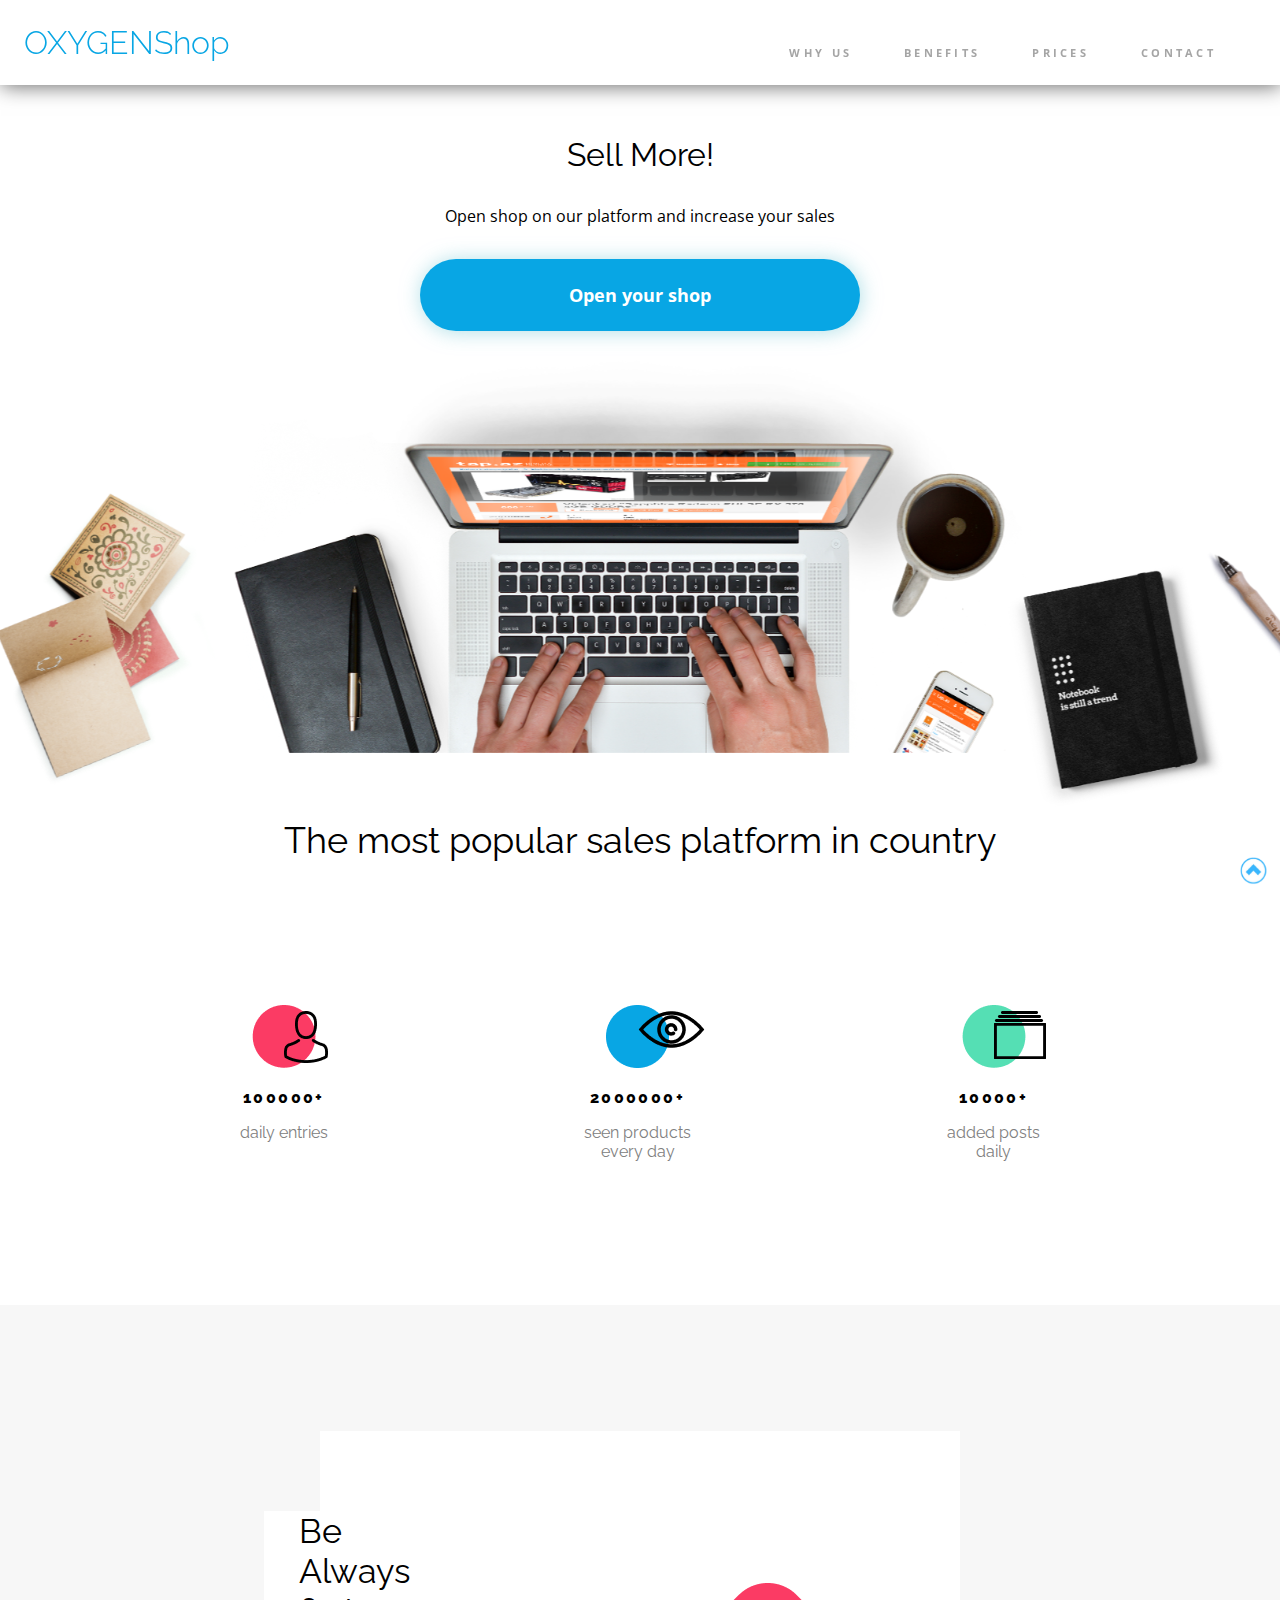
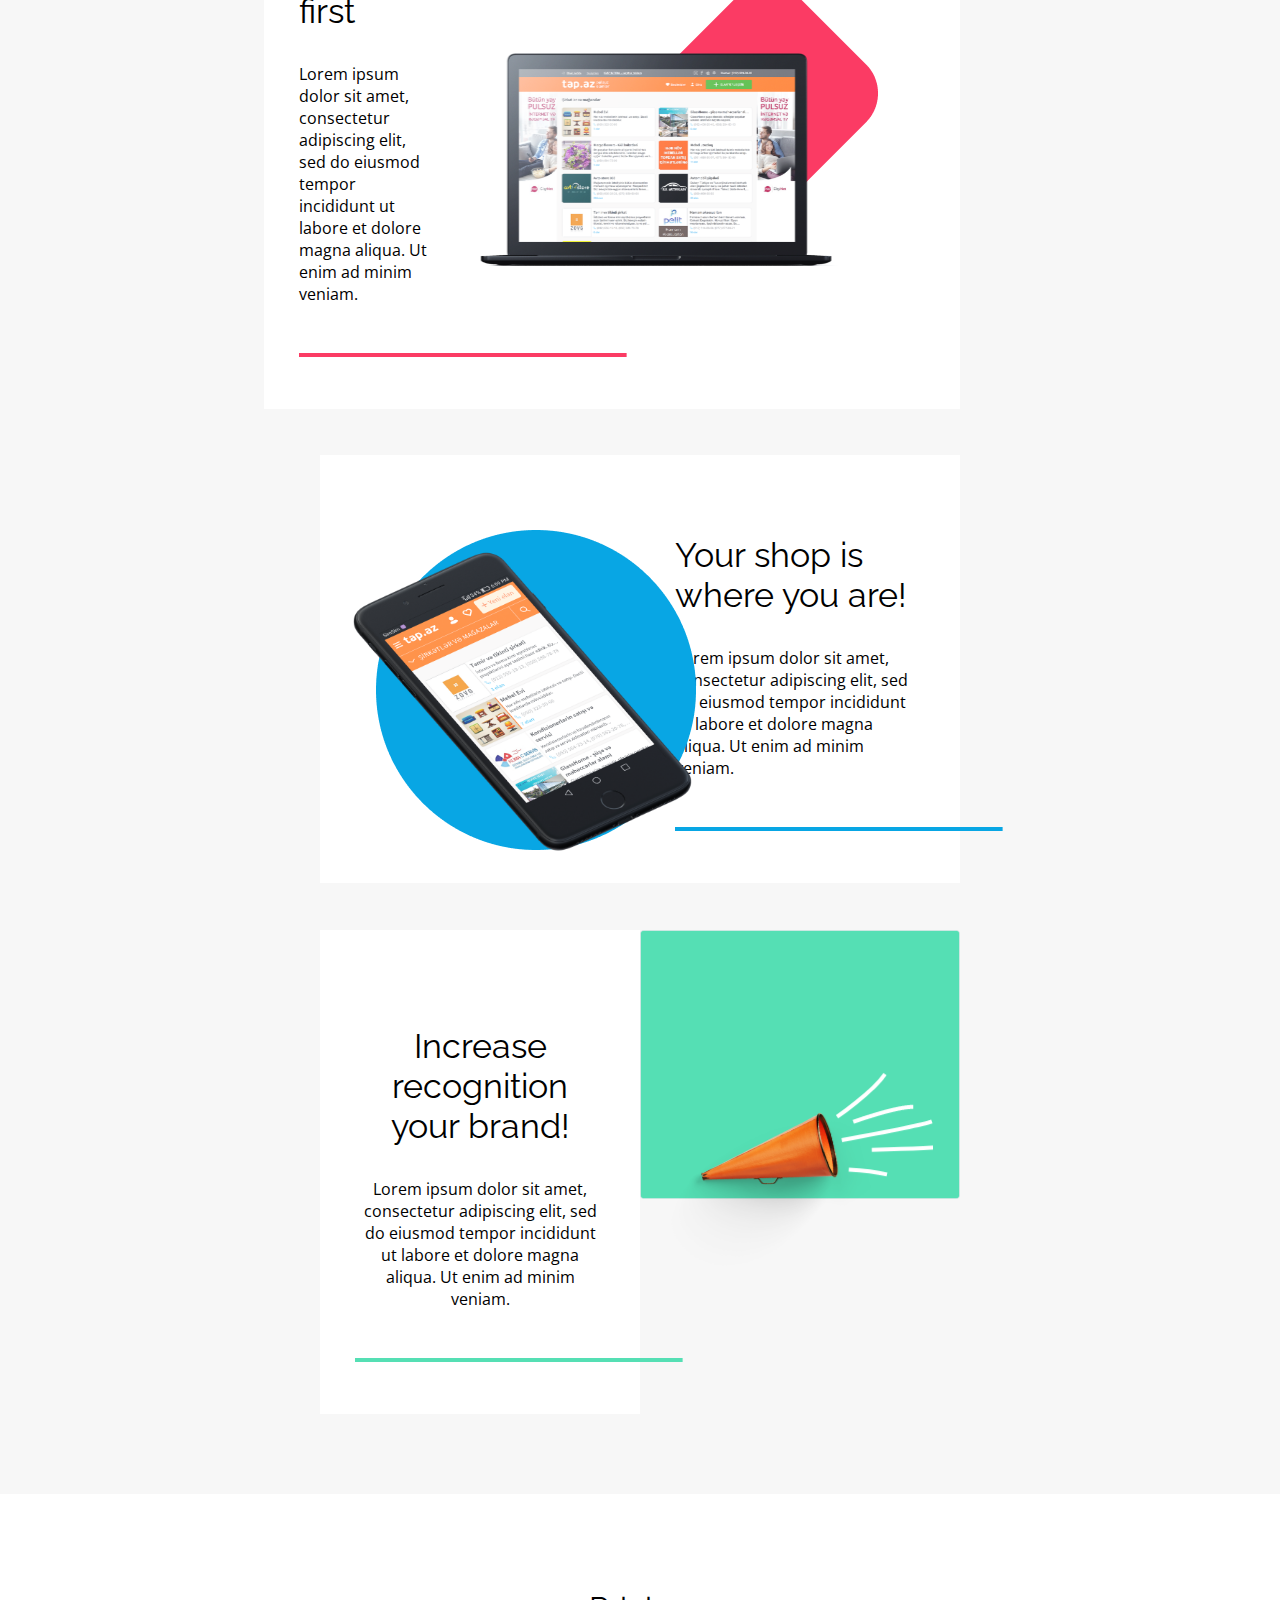
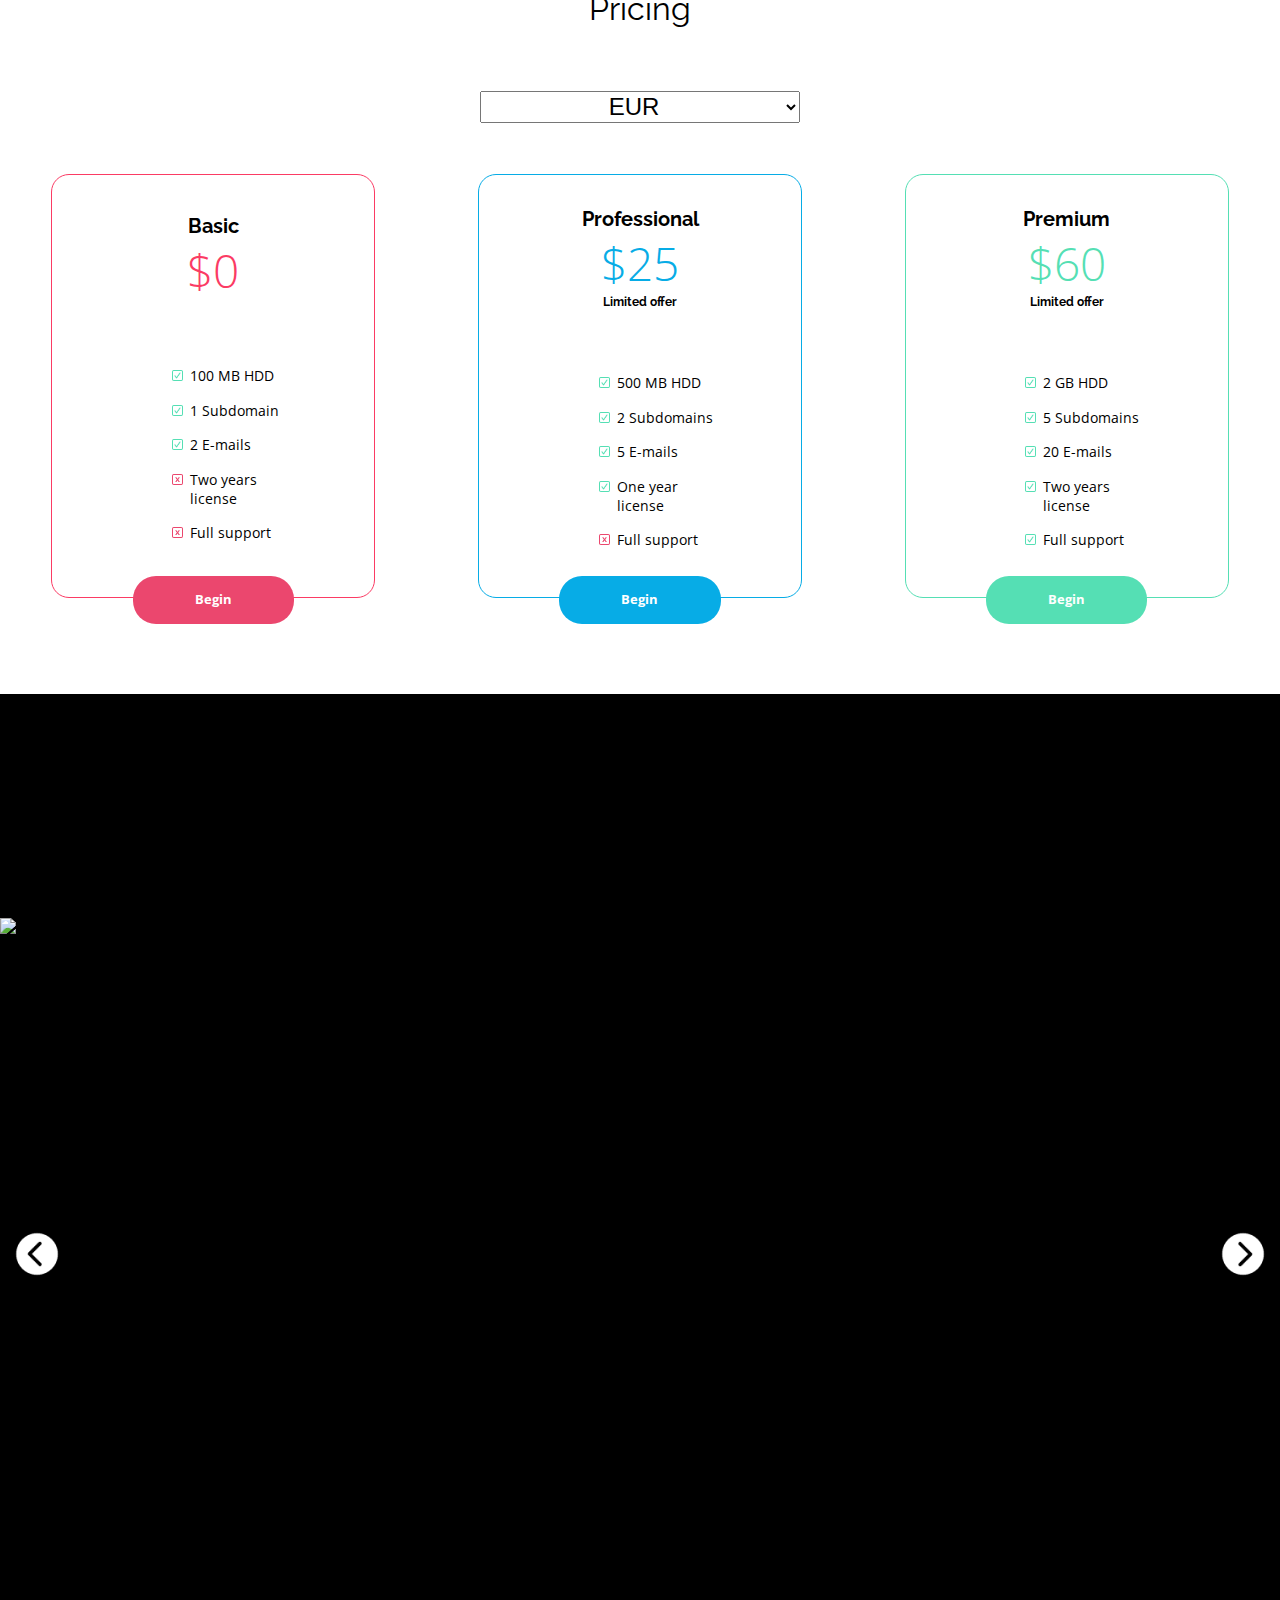
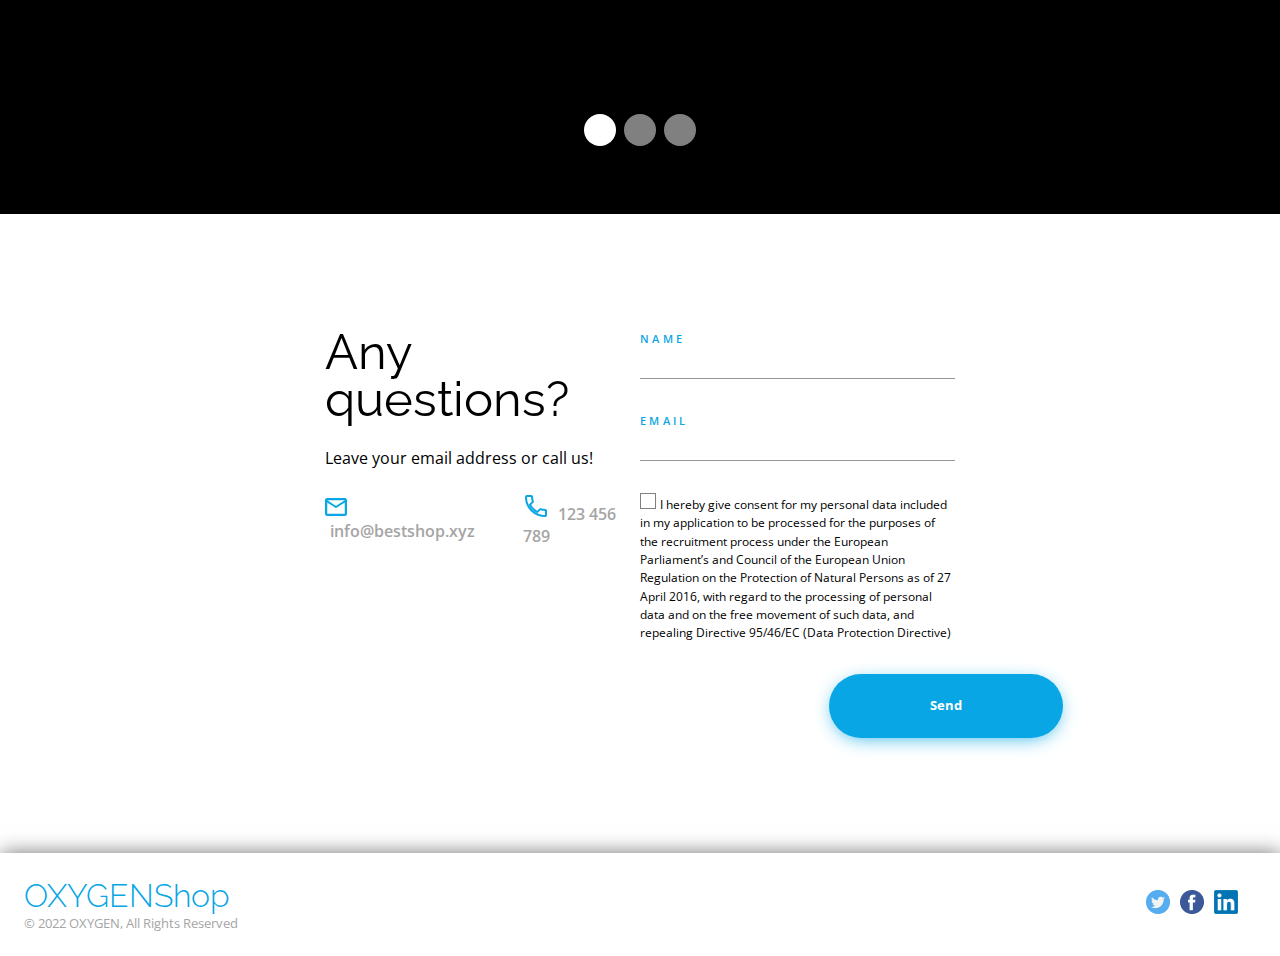
==== index.html @ fcd98ca6 "feat : modal appeared" ====
<!DOCTYPE html>
<html lang="en">
<head>
    <link rel="stylesheet" type="text/css" href="./css/styles.css">

    <link rel="preconnect" href="https://fonts.googleapis.com">
    <link rel="preconnect" href="https://fonts.gstatic.com" crossorigin>
    <link href="https://fonts.googleapis.com/css2?family=Raleway:ital,wght@0,100..900;1,100..900&display=swap" rel="stylesheet">    <meta name="viewport" content="width=device-width, initial-scale=1">
    <link href="https://fonts.googleapis.com/css2?family=Open+Sans:ital,wght@0,300..800;1,300..800&display=swap" rel="stylesheet">

    <meta charset="UTF-8">
    <title>OXYGENShop</title>
</head>
<body>
    <header class="top-nav center">
        <nav class="edge">
            <h1 class="title">OXYGENShop</h1>
            <button class= "top-nav__img" id="hamburger">
                <img src= "./res/png/Menu.png" alt="Menu-"/>
            </button>
            <button class="inactive top-nav__img" id="close-hamburger">
                <img src="./res/png/Frame 14.png" alt="Frame-">
            </button>
            <div class="top-nav__menu" id="displayed-menu">
                <span>WHY US</span>
                <span>BENEFITS</span>
                <span>PRICES</span>
                <span>CONTACT</span>
            </div>
        </nav>
        <div class="scrollbar" id="percentage-scroller"></div>
    </header>
    <article class="article-open">
        <h2 class="article-open__title">Sell More!</h2>
        <p class="article-open__description">Open shop on our platform and increase your sales</p>
        <button class="article-open__button">Open your shop</button>
    </article>

    <section class="section-metrics">
        <img class="section-metrics__img desktop--none" src="./res/png/Background 1.png" alt="Background 1-"></img>
        <img class="section-metrics__img mobile--none" src="./res/png/Background.png" alt="Background-"></img>
        <h2 class="section-metrics__text">The most popular sales platform in country</h2>
        
        <div class="section-metrics__div">
            <div class="section-metrics__card">
                <img src="./res/png/Ellipse 1.png" alt=""/>
                <img class="section-metrics__card__img" src="./res/png/Person 2.png" alt="Person 2-"/>
                <p class="section-metrics__card__number">100000+</p>
                <p class="section-metrics__card__text">daily entries</p>
            </div>

            <div class="section-metrics__card">
                <img src="./res/png/Ellipse 2.png" alt=""/>
                <img class="section-metrics__card__img" src="./res/png/Eye 2.png" alt=""/>
                <p class="section-metrics__card__number">2000000+</p>
                <p class="section-metrics__card__text">seen products</p>
                <p class="section-metrics__card__text">every day</p>
            </div>

            <div class="section-metrics__card">
                <img src="./res/png/Ellipse Green.png" alt=""/>
                <img class="section-metrics__card__img" src="./res/png/Catalog 2.png" alt=""/>
                <p class="section-metrics__card__number">10000+</p>
                <p class="section-metrics__card__text">added posts</p>
                <p class="section-metrics__card__text">daily</p>
            </div>
        </div>
    </section>

    <section class="section-info">

        <article class="section-info__article section-info--reverse">
            <div class="section-info__article__img-container">
                <img class="desktop--none section-info__article__bg-img__right" src="./res/png/Ellipse 1.png" alt="">
                <img class="mobile--none section-info__article__bg-img section-info__article__bg-img__right" src="./res/png/Rectange 30.png" alt="">
                
                <img class="desktop--none absolute center" src="./res/png/Macbook.png" alt="">
                <img class="mobile--none absolute center" src="./res/png/Macbook2 1.png" alt="">
            </div>
                <div class="section-info__article__text">
                <h2 class="section-info__article__headline">Be Always first</h2>
                <p class="section-info__article__description">Lorem ipsum dolor sit amet, consectetur adipiscing elit, sed do eiusmod 
                    tempor incididunt ut labore et dolore magna aliqua. 
                    Ut enim ad minim veniam.</p>
                <img src="./res/png/Vector 2.png" alt="" class="mobile--none section-info__article__vector">

            </div>
        </article>

        <article class="section-info__article">
            <div class="section-info__article__img-container">
                <div class="section-info--right">
                    <img class="desktop--none section-info__article__bg-img--center" src="./res/png/Ellipse 2.png" alt="">
                    <img class="mobile--none section-info__article__bg-img--center" src="./res/png/Ellipse 2_desktop.png" alt="">

                    <img class="desktop--none absolute center" src="./res/png/iPhone.png" alt="">
                    <img class="mobile--none absolute center" src="./res/png/iPhone_desktop.png" alt="">
                </div>
            </div>
            <div class="section-info__article__text">
                <h2 class="section-info__article__headline">Your shop is where you are!</h2>
                <p class="section-info__article__description">Lorem ipsum dolor sit amet, consectetur adipiscing elit, sed do eiusmod 
                tempor incididunt ut labore et dolore magna aliqua. 
                Ut enim ad minim veniam.</p>
                <img src="./res/png/Vector 2 (1).png" alt="" class="mobile--none section-info__article__vector">

            </div>
        </article>

        <article class="section-info__article--last">
            <div class="section-info__article__text section-info--left">
                <h2 class="section-info__article__headline--last"" >Increase recognition your brand!</h2>
                <p class="section-info__article__description" style="font-size : 16px;" >Lorem ipsum dolor sit amet, consectetur adipiscing elit, sed do eiusmod 
                    tempor incididunt ut labore et dolore magna aliqua. 
                    Ut enim ad minim veniam.</p>
                <img src="./res/png/Vector 2 (2).png" alt="" class="mobile--none section-info__article__vector">

            </div>
            <div class="section-info__article__img-container">
                <div class="section-info--right">
                    <img class="desktop--none section-info__article__bg-img section-info__article__bg-img--fill" src="./res/png/Rectangle.png" alt="">
                    <img class="mobile--none section-info__article__bg-img section-info__article__bg-img--fill" src="./res/png/Rectangle_desktop.png" alt="">
                    
                    <img class="desktop--none absolute center__down" src="./res/png/Trumpet.png" alt="">
                    <img class="mobile--none absolute center__down" src="./res/png/Trumpet_desktop.png" alt="">
                </div>
            </div>
        </article>
    </section>

    <section class="section-pricing">
        <h2 class="section-pricing__header">Pricing</h2>
        <select class="select-currency" id="currency-selector">
            <option value="eur">EUR</option>
            <option value="usd">USD</option>
            <option value="gbp">GBP</option>
        </select>
        <div class="section-pricing__cards-div">
        <article class="section-pricing__card section-pricing__card--red">
            <div class="section-pricing__card__div">
                <header class="section-pricing__card__plan">Basic</header>
                <p class="plan-price plan-price--red">$0</p>
            </div>
            <div class="section-pricing__card__div">
                <ul>
                    <li class="section-pricing__card__element--active">100 MB HDD</li>
                    <li class="section-pricing__card__element--active">1 Subdomain</li>
                    <li class="section-pricing__card__element--active">2 E-mails</li>
                    <li class="section-pricing__card__element--inactive">Two years license</li>
                    <li class="section-pricing__card__element--inactive">Full support</li>
                </ul>
            </div>
            <button class="plan-button--red">Begin</button>
        </article>

        <article class="section-pricing__card section-pricing__card--blue">
            <div class="section-pricing__card__div">
                <header class="section-pricing__card__plan">Professional</header>
                <p class="plan-price plan-price--blue">$25</p>
                <p class="plan-limited-offer">Limited offer</p>
            </div>
            <div class="section-pricing__card__div">
                <ul>
                    <li class="section-pricing__card__element--active">500 MB HDD</li>
                    <li class="section-pricing__card__element--active">2 Subdomains</li>
                    <li class="section-pricing__card__element--active">5 E-mails</li>
                    <li class="section-pricing__card__element--active">One year license</li>
                    <li class="section-pricing__card__element--inactive">Full support</li>
                </ul>
            </div>
            <button class="plan-button--blue">Begin</button>
        </article>

        <article class="section-pricing__card section-pricing__card--green">
            <div class="section-pricing__card__div">
                <header class="section-pricing__card__plan">Premium</header>
                <p class="plan-price plan-price--green">$60</p>
                <p class="plan-limited-offer">Limited offer</p>
            </div>
            <div class="section-pricing__card__div">
                <ul>
                    <li class="section-pricing__card__element--active">2 GB HDD</li>
                    <li class="section-pricing__card__element--active">5 Subdomains</li>
                    <li class="section-pricing__card__element--active">20 E-mails</li>
                    <li class="section-pricing__card__element--active">Two years license</li>
                    <li class="section-pricing__card__element--active">Full support</li>
                </ul>
            </div>
            <button class="plan-button--green">Begin</button>
        </article>
        </div>
    </section>

    <section id="slider" class="slider">
        <button class="slider__arrow left" id="slider__arrow--left">
            <img src="./res/png/left_arrow.png" alt="left_arrow-">
        </button>
        <div class="slider__img-container">
            <img src="./res/jpg/iso-republic-coneflower-bee-bright.jpg" alt="iso-republic-coneflower-bee-bright-">
            <img class="inactive" src="./res/jpg/iso-republic-monochrome-horse-portrait.jpg" alt="iso-republic-monochrome-horse-portrait-">
            <img class="inactive" src="./res/jpg/iso-republic-rainbow_birds.jpg" alt="iso-republic-rainbow_birds-">    
        </div>
        <button class="slider__arrow right" id="slider__arrow--right">
            <img  src="./res/png/right_arrow.png" alt="right_arrow-">
        </button>
        <div class="slider__images-summary absolute center">
            <button class="slider__images-summary__button--current"></button>
            <button class="slider__images-summary__button"></button>
            <button class="slider__images-summary__button"></button>
        </div>
    </section>
    
    <section class="form-contact" id="form-contact">
        <section>
        <header>
            <h2 class="form-contact__header">Any questions?</h2>
            <p class="form-contact__subheader">Leave your email address or call us!</p>
        </header>
        <section class="form-contact__data">
            <div>
                <img src="./res/png/Vector.png" alt=""/>
                <span>info@bestshop.xyz</span>
            </div>
            <div>
                <img src="./res/png/phone-icon.png" alt=""/>
                <span>123 456 789</span>
            </div>
        </section>
        </section>
    <form class="form-contact__form">
        <div class="form-contact__input">
            <label for="name">NAME</label><br>
            <input class="form-contact__input__value--valid" type="text" id="name" name="name">
        </div>
        <div class="form-contact__input">
            <label for="email">EMAIL</label><br>
            <input class="form-contact__input__value--valid" type="email" id="email" name="email">
        </div>

        <div class="form-contact__terms">
            <input class="form-contact__terms__input" type="checkbox" name="checkbox"/>
            <span>I hereby give consent for my personal data included in my application 
                to be processed for the purposes of the recruitment process under the 
                European Parliament’s and Council of the European Union Regulation on the 
                Protection of Natural Persons as of 27 April 2016, with regard to the 
                processing of personal data and on the free movement of such data, and 
                repealing Directive 95/46/EC (Data Protection Directive)</span>
        </div>
        <input class="form-contact__submit" type="submit" value="Send"/>
    </form>
</section>

<button class="return-to-top" id="btn-totop">
    <img src="./res/png/back-to-top-button.png" alt="back-to-top-button-">
</button>

<article class="popup--inactive center" id="popup-subscribe">
    <button>X</button>
    <h2>Subscribe to our newsletter</h2>
    <form>
        <input id="popup__input-email" type="email" placeholder="Enter your email address">
        <input id="popup__button" type="submit" value="Send">
    </form>
</article>


    <footer class="edge">
        <div class="left">
            <h2 class="title">OXYGENShop</h2>
            <p class="rights">© 2022 OXYGEN, All Rights Reserved</p>
        </div>
        <div class="social">
            <img src="./res/png/Twitter.png" alt="">
            <img src="./res/png/Facebook.png" alt="">
            <a href="https://www.linkedin.com/in/carlos-moreno-ortega/">
                <img style="width: 24px;" src="./res/png/icon_linkedin.png" alt="">
            </a>
        </div>
    </footer>
        
    <script src="./js/global.js"></script>
    <script src="./js/hamburger_menu.js"></script>
    <script src="./js/percentage_scroller.js"></script>
    <script src="./js/return_to_top.js"></script>
    <script src="./js/validate_form.js"></script>
    <script src="./js/send_data.js"></script>
    <script src="./js/currency_change.js"></script>
    <script src="./js/popup.js"></script>
</body>
</html>
---- css/styles.css ----
.title {
  color: #08A6E4;
  font-family: "Raleway", sans-serif;
  font-weight: 300;
  font-size: xx-large; }

.edge, nav.edge {
  width: 100%;
  padding: 1.5rem;
  box-shadow: 1px 1px 20px rgba(0, 0, 0, 0.6); }

.absolute {
  position: absolute; }

.center, .center__down {
  top: 0;
  left: 0;
  right: 0;
  bottom: 0;
  margin: auto; }
  .center__down {
    top: .5rem; }

.left {
  right: auto;
  left: 0; }

.right {
  right: 0;
  left: auto; }

.inactive {
  display: none; }

.invalid {
  border: 2px solid red; }

@media screen and (min-width: 1000px) {
  .desktop--none {
    display: none; } }
@media screen and (max-width: 1000px) {
  .mobile--none {
    display: none; } }
.top-nav {
  position: fixed;
  z-index: 999;
  bottom: auto; }
  .top-nav__img {
    position: absolute;
    right: 1.5rem;
    top: 2.5rem;
    border: 0;
    background-color: transparent; }
  .top-nav__menu {
    position: absolute;
    right: 0;
    top: 50%; }
    .top-nav__menu span {
      margin-inline: 1.5rem;
      font-family: "Open Sans", sans-serif;
      font-weight: 700;
      font-size: 11px;
      line-height: 15px;
      letter-spacing: 3.28px;
      color: #A5A5A5; }
      .top-nav__menu span:hover {
        color: black; }

nav.edge {
  position: absolute;
  top: 0;
  display: flex;
  flex-direction: column;
  column-count: 2;
  background-color: white; }

@media screen and (min-width: 1000px) {
  .top-nav__img {
    display: none; }
  .top-nav__menu span:hover {
    color: black;
    text-decoration: underline;
    text-decoration-color: #08A6E4;
    text-underline-offset: 1.5rem;
    text-decoration-thickness: 0.25rem; }

  .top-nav__menu :last-child {
    margin-right: 4rem; } }
@media screen and (max-width: 1000px) {
  .top-nav__menu {
    display: none;
    position: relative;
    max-width: 50%;
    margin-top: 3em; }
    .top-nav__menu span {
      margin-inline-start: 0; } }
.article-open {
  margin: 1rem;
  margin-top: 8.5em;
  text-align: center; }
  .article-open__title {
    font-family: "Raleway", sans-serif;
    font-weight: 400;
    font-size: xx-large; }
  .article-open__description {
    font-family: "Open Sans", sans-serif;
    margin-block: 2rem; }
  .article-open__button {
    width: 90%;
    height: 4.5rem;
    background-color: #08A6E4;
    border-radius: 40px;
    border: 0;
    box-shadow: 1px 1px 20px rgba(122, 201, 213, 0.6);
    font-size: large;
    font-family: "Open Sans", sans-serif;
    font-weight: 700;
    color: white; }

@media screen and (min-width: 1000px) {
  .article-open__button {
    max-width: 440px; } }
.section-metrics {
  text-align: center; }
  .section-metrics__img {
    width: 100%; }
  .section-metrics__text {
    font-family: "Raleway", sans-serif;
    font-weight: 400;
    font-size: 36px;
    line-height: 42px; }
  .section-metrics__card {
    position: relative;
    margin-block: 9rem; }
    .section-metrics__card__img {
      position: absolute;
      left: 50%;
      margin-top: .4rem; }
    .section-metrics__card__number {
      margin: 1rem;
      font-family: "Raleway", sans-serif;
      font-weight: 800;
      size: .5rem;
      letter-spacing: .15rem; }
    .section-metrics__card__text {
      font-family: "Raleway", sans-serif;
      font-weight: 400;
      font-size: 16px;
      line-height: 19px;
      color: gray;
      margin-inline: 4rem; }

@media screen and (min-width: 1000px) {
  .section-metrics__div {
    display: flex;
    flex-direction: row;
    justify-content: center; }
  .section-metrics__card {
    margin-inline: 4rem; }

    /*
    .section-metrics {
        :first-child {
            display: none;
        }
    }
    .section-metrics__div {
        width: 100%;
        display: flex;
        flex-direction: row;
//        column-count: 3;
    }
*/ }
.section-info {
  padding: 1rem;
  background-color: #F7F7F7;
  text-align: center; }
  .section-info--left {
    padding-top: 2rem; }
  .section-info__article {
    padding-top: 3rem;
    margin-block: 2.9rem;
    background-color: white;
    text-align: left; }
    .section-info__article__img-container {
      position: relative;
      margin-bottom: 2rem; }
    .section-info__article__bg-img, .section-info__article__bg-img__right, .section-info__article__bg-img--center {
      position: relative; }
      .section-info__article__bg-img__right {
        width: 7rem;
        left: 11rem;
        bottom: 2.5rem; }
      .section-info__article__bg-img--center {
        width: 9rem;
        left: 3.5rem;
        bottom: 1.1rem; }
      .section-info__article__bg-img--fill {
        width: 100%; }
    .section-info__article__text {
      background-color: white;
      padding: 2.2rem;
      padding-top: 0; }
    .section-info__article__headline, .section-info__article__headline--last {
      font-family: "Raleway", sans-serif;
      font-weight: 400;
      font-size: 2.1rem;
      margin-bottom: 2rem; }
      .section-info__article__headline--last {
        padding-top: 2rem; }
    .section-info__article__description {
      font-family: "Open Sans", sans-serif;
      font-size: 14px; }

@media screen and (min-width: 1000px) {
  .section-info {
    padding: 5rem; }
    .section-info__article {
      display: flex;
      flex-direction: row;
      align-items: center;
      justify-content: space-between;
      padding-top: 5rem;
      margin-inline: 15em; }
      .section-info__article__headline--last {
        padding-top: 6rem; }
      .section-info__article__description {
        font-size: 16px; }
      .section-info__article__text {
        width: 50%;
        padding-block: 0; }
      .section-info__article__img-container {
        right: 0;
        margin-bottom: 0; }
      .section-info__article__bg-img__right {
        width: 16rem;
        bottom: 4rem; }
      .section-info__article__bg-img--center {
        width: 20rem; }
      .section-info__article__top-img {
        left: 23rem; }
        .section-info__article__top-img--center {
          left: 23rem; }
      .section-info__article__vector {
        margin-block: 3rem; }
      .section-info__article--last {
        display: flex;
        justify-content: space-between;
        margin-inline: 15em; }
    .section-info--reverse {
      flex-direction: row-reverse;
      padding-right: 15rem; }

    /*
    .section-info{

        &--right {
            position: relative;
            right: 0;
        }

        &--left {
            position: absolute;
            left: 0;
        }

        &__article {
            position: relative;
            column-count: 2;

            &__img-container{
                width: 100%;
            }

            &__text {
                position: relative;
//                width: 50%;
            }
        }
    }
        */ }
.section-pricing {
  text-align: center;
  margin-bottom: 4rem; }
  .section-pricing__header {
    font-family: "Raleway", sans-serif;
    font-weight: 400;
    font-size: xx-large;
    margin-top: 3em;
    margin-bottom: 2em; }
  .section-pricing__card {
    position: relative;
    margin: 4%;
    display: inline-block;
    vertical-align: top;
    width: 80%; }
    .section-pricing__card:hover {
      transform: scale(1.2); }
    .section-pricing__card--red {
      border: 1px solid #FB3B64;
      border-radius: 18px; }
    .section-pricing__card--blue {
      border: 1px solid #07ACE6;
      border-radius: 18px; }
    .section-pricing__card--green {
      border: 1px solid #55DFB4;
      border-radius: 18px; }
    .section-pricing__card--red:hover {
      box-shadow: 1px 1px 20px #FB3B64; }
    .section-pricing__card--blue:hover {
      box-shadow: 1px 1px 20px #07ACE6; }
    .section-pricing__card--green:hover {
      box-shadow: 1px 1px 20px #55DFB4; }
    .section-pricing__card__plan {
      font-family: "Raleway", sans-serif;
      font-weight: 700;
      font-size: 20px;
      line-height: 24px; }
    .section-pricing__card__div {
      margin-block: 2rem;
      display: inline-block;
      width: 49%;
      vertical-align: middle; }
      .section-pricing__card__div > ul {
        padding-inline-end: .21em; }
    .section-pricing__card li {
      margin-bottom: 10%;
      margin-left: 20%;
      text-align: left; }
    .section-pricing__card__element, .section-pricing__card__element--active, .section-pricing__card__element--inactive {
      font-family: "Open Sans", sans-serif;
      font-weight: 400;
      font-size: 14px;
      line-height: 19.07px; }
      .section-pricing__card__element--active {
        list-style-image: url("./../res/png/Checkbox.png"); }
      .section-pricing__card__element--inactive {
        list-style-image: url("./../res/png/Cross.png"); }

.plan-price {
  font-family: "Open Sans", sans-serif;
  font-weight: 300;
  font-size: 46px;
  line-height: 64px; }
  .plan-price--red {
    color: #FB3B64; }
  .plan-price--blue {
    color: #07ACE6; }
  .plan-price--green {
    color: #55DFB4; }

.plan-limited-offer {
  font-family: "Raleway", sans-serif;
  font-weight: 700;
  font-size: 12px;
  line-height: 14.09px; }

.plan-button, .plan-button--red, .plan-button--blue, .plan-button--green {
  position: absolute;
  top: 90%;
  left: 25%;
  border-radius: 23px;
  width: 50%;
  height: 20%;
  color: white;
  border: none;
  font-family: "Open Sans", sans-serif;
  font-weight: 700;
  font-size: 13px;
  line-height: 17.7px; }
  .plan-button--red {
    background-color: #EB476E; }
  .plan-button--blue {
    background-color: #07ACE6; }
  .plan-button--green {
    background-color: #55DFB4; }

@media screen and (max-width: 1000px) {
  .section-pricing__card {
    margin-bottom: 3em; } }
@media screen and (min-width: 1000px) {
  .section-pricing__cards-div {
    display: flex;
    flex-direction: row;
    margin-top: 1.2rem; }

  .section-pricing__card {
    display: flex;
    margin-block: 2em;
    flex-direction: column;
    justify-content: center;
    align-items: center; }
    .section-pricing__card li {
      margin-left: 36%; }
  .section-pricing__div > ul {
    padding-inline-end: 0; }

  .plan-button, .plan-button--red, .plan-button--blue, .plan-button--green {
    top: 95%;
    height: 3rem; } }
.form-contact {
  margin: 9%; }
  .form-contact__header {
    font-family: "Raleway", sans-serif;
    font-weight: 400;
    font-size: 40px;
    line-height: 46.96px; }
  .form-contact__subheader {
    font-family: "Open Sans", sans-serif;
    font-weight: 400;
    font-size: 16px;
    line-height: 22px;
    margin-bottom: 1.5em; }
  .form-contact__data {
    margin-bottom: 2.7rem; }
    .form-contact__data div {
      text-align: left; }
      .form-contact__data div span {
        margin-left: .3rem;
        font-family: "Open Sans", sans-serif;
        font-weight: 600;
        font-size: 16px;
        color: #A5A5A5; }
  .form-contact__input {
    margin-bottom: 2rem; }
    .form-contact__input--invalid {
      border-bottom: 1px solid red; }
    .form-contact__input label {
      color: #08A6E4;
      font-family: "Open Sans", sans-serif;
      font-weight: 600;
      font-size: 11px;
      line-height: 14.98px;
      letter-spacing: 3.28px; }
    .form-contact__input__value, .form-contact__input__value--valid, .form-contact__input__value--invalid {
      margin-top: 1rem;
      width: 100%;
      border: 0; }
      .form-contact__input__value--valid {
        border-bottom: 0.1rem solid #95989A; }
      .form-contact__input__value--invalid {
        border-bottom: 0.1rem solid red; }
  .form-contact__terms {
    margin-bottom: 2rem; }
    .form-contact__terms span {
      font-family: "Open Sans", sans-serif;
      font-weight: 400;
      font-size: 12px;
      line-height: 16.34px;
      text-align: justify; }
    .form-contact__terms__input, .form-contact__terms__input--invalid {
      appearance: none;
      width: 1rem;
      height: 1rem;
      border: 1px solid gray; }
      .form-contact__terms__input--invalid {
        border-color: red; }

.form-contact__terms__input:checked, .form-contact__terms__input--invalid:checked {
  background-image: url("./../res/png/Checkmark.png");
  background-repeat: no-repeat;
  background-size: .75rem;
  background-position: center; }

.form-contact > p {
  font-size: large; }

.form-contact__submit {
  position: relative;
  left: 30%;
  width: 18em;
  height: 4rem;
  border-radius: 35px;
  background-color: #08A6E4;
  color: white;
  border: 0;
  box-shadow: 0 4px 20px -6px #08A6E4;
  font-family: "Open Sans", sans-serif;
  font-weight: 700;
  font-size: 13px;
  line-height: 17.7px; }

@media screen and (min-width: 1000px) {
  .form-contact {
    display: flex;
    flex-direction: row;
    justify-content: center; }
    .form-contact__header {
      font-size: 49px; }
    .form-contact__subheader {
      margin-block: 1.5em; }
    .form-contact__data {
      display: flex;
      flex-direction: row;
      gap: 2rem;
      align-items: center; }
    .form-contact__form {
      width: 30%; }
    .form-contact__submit {
      left: 60%; }

  .form-contact > section {
    width: 30%; } }
footer .rights {
  font-size: small;
  font-family: "Open Sans", sans-serif;
  font-weight: 400;
  color: #A5A5A5; }
footer .social {
  position: absolute;
  vertical-align: middle;
  right: 3%;
  transform: translateY(-150%);
  text-align: right; }
  footer .social img {
    margin-inline: .2em; }

@media screen and (min-width: 1000px) {
  .social {
    right: 10%; } }
.scrollbar {
  position: relative;
  width: 0%;
  top: 5.3em;
  height: 0.5em;
  background-color: #08a6e4; }

.return-to-top {
  border: transparent;
  background-color: transparent;
  width: 2em;
  position: fixed;
  z-index: 50;
  bottom: 1em;
  right: 1em; }
  .return-to-top img {
    width: 100%; }

.select-currency {
  width: 25%;
  height: 2rem;
  text-align: center;
  font-size: x-large; }

.slider {
  position: relative;
  width: 100%;
  height: 20rem;
  display: flex;
  background-color: black; }
  .slider__arrow {
    height: 3rem;
    position: absolute;
    top: 0;
    bottom: 0;
    margin: auto;
    margin-inline: 1em;
    background-color: transparent;
    border: 0; }
    .slider__arrow img {
      width: 100%;
      height: 100%; }
  .slider__img-container {
    width: 100%;
    height: 60%;
    margin: auto; }
    .slider__img-container img {
      width: 100%;
      height: 100%; }
  .slider__images-summary {
    display: flex;
    flex-direction: row;
    justify-content: center;
    align-items: center;
    width: 50%;
    height: 15%;
    gap: .5rem;
    top: auto; }
    .slider__images-summary__button, .slider__images-summary__button--current {
      width: .8rem;
      height: .8rem;
      border: none;
      border-radius: 200px;
      background-color: gray; }
      .slider__images-summary__button--current {
        background-color: white; }

.popup, .popup--inactive {
  position: fixed;
  display: block;
  width: 80%;
  max-height: 25%;
  padding: .3em;
  border-radius: 14px;
  border: 1px solid white;
  background-color: #08a6e4;
  text-align: center; }
  .popup--inactive {
    display: none; }
  .popup button, .popup--inactive button {
    position: absolute;
    right: 0;
    font-size: xx-large;
    margin-right: 1%;
    border: transparent;
    background-color: transparent;
    color: white; }
  .popup h2, .popup--inactive h2 {
    position: relative;
    color: white; }
  .popup form, .popup--inactive form {
    display: block;
    margin-block: 2em; }
    .popup form label, .popup--inactive form label {
      display: block;
      color: white; }
    .popup form #popup__input-email, .popup--inactive form #popup__input-email {
      border-bottom: 1px solid white;
      color: #08a6e4;
      font-size: large; }
      .popup form #popup__input-email::placeholder, .popup--inactive form #popup__input-email::placeholder {
        color: gray; }
    .popup form #popup__button, .popup--inactive form #popup__button {
      border-radius: 14px;
      padding: 1em;
      background-color: white;
      color: #08a6e4;
      font-weight: 700; }
    .popup form input, .popup--inactive form input {
      border: 0; }

@media screen and (min-width: 1000px) {
  .popup, .popup--inactive {
    width: 33%; }

  .slider {
    height: 70rem; }
    .slider__images-summary__button, .slider__images-summary__button--current {
      width: 2rem;
      height: 2rem; } }
* {
  box-sizing: border-box;
  margin: 0;
  padding: 0; }

body {
  min-width: 320px; }

/*# sourceMappingURL=styles.css.map */
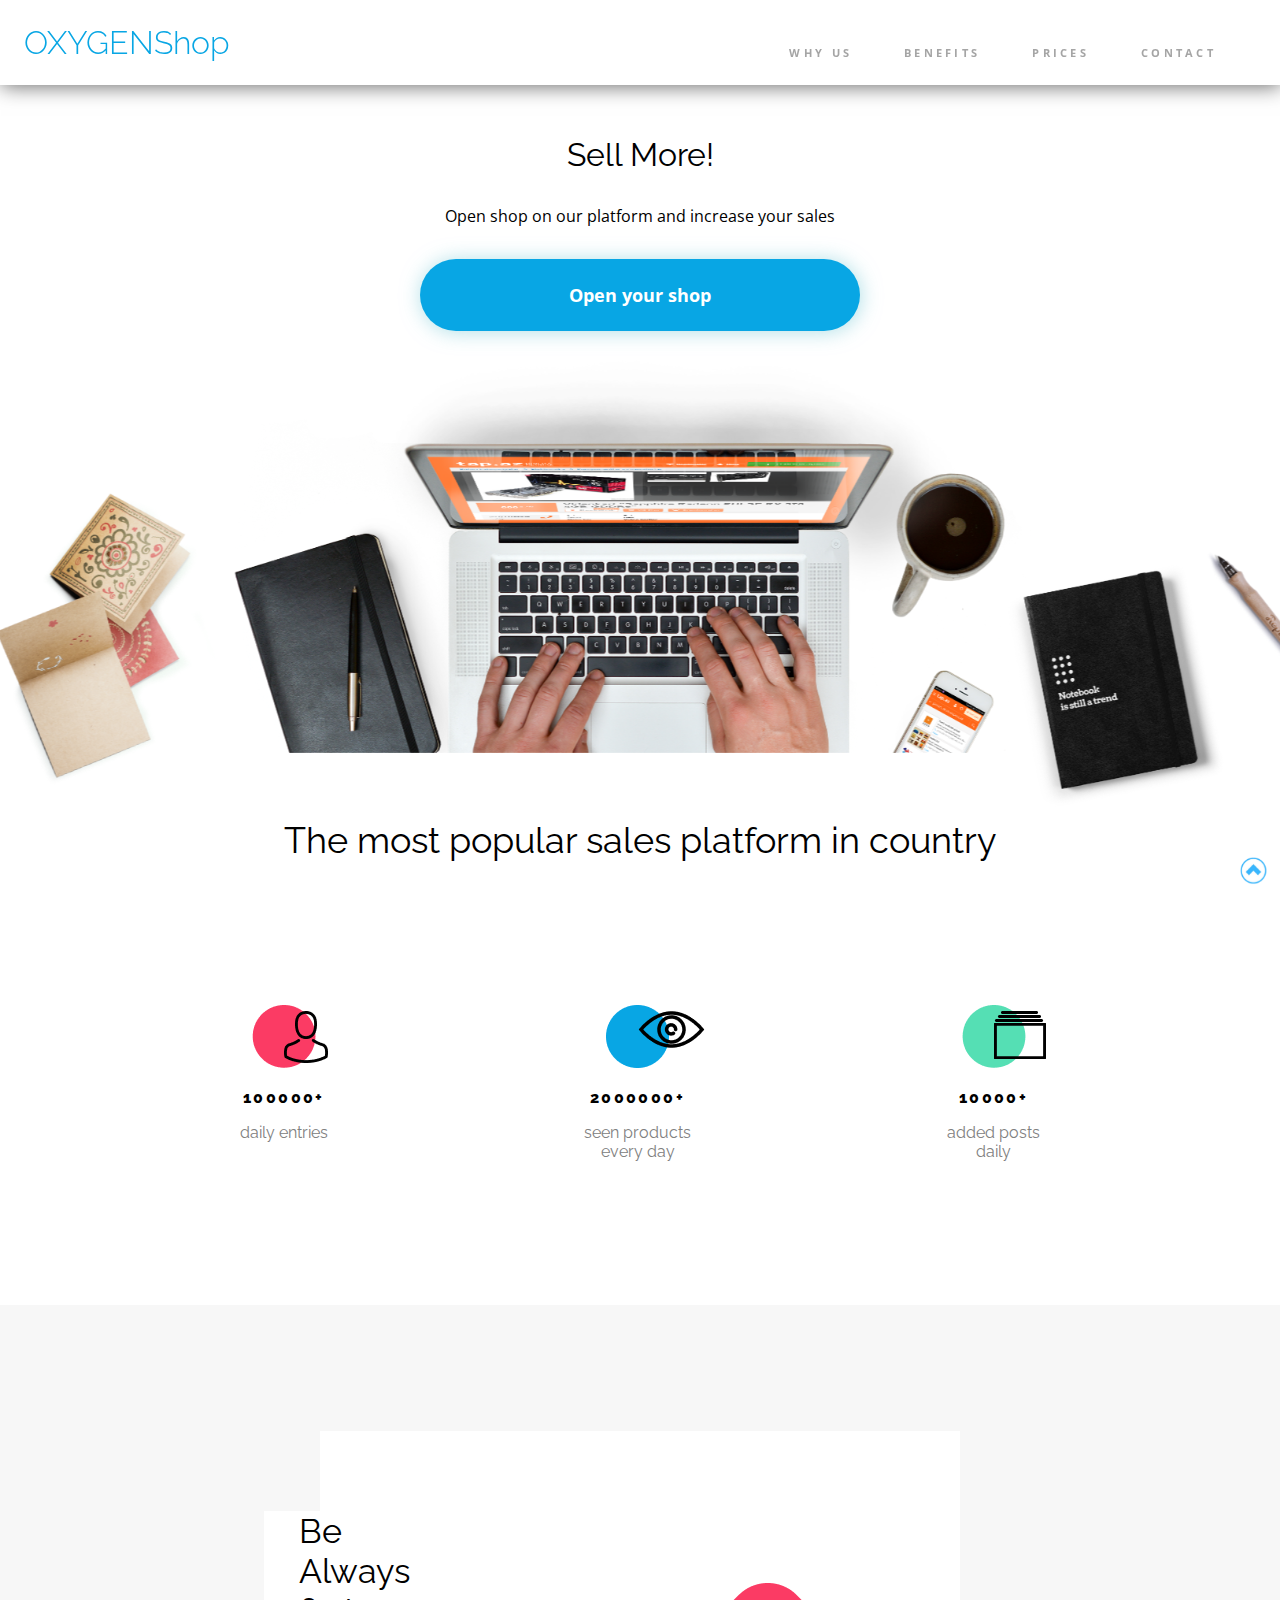
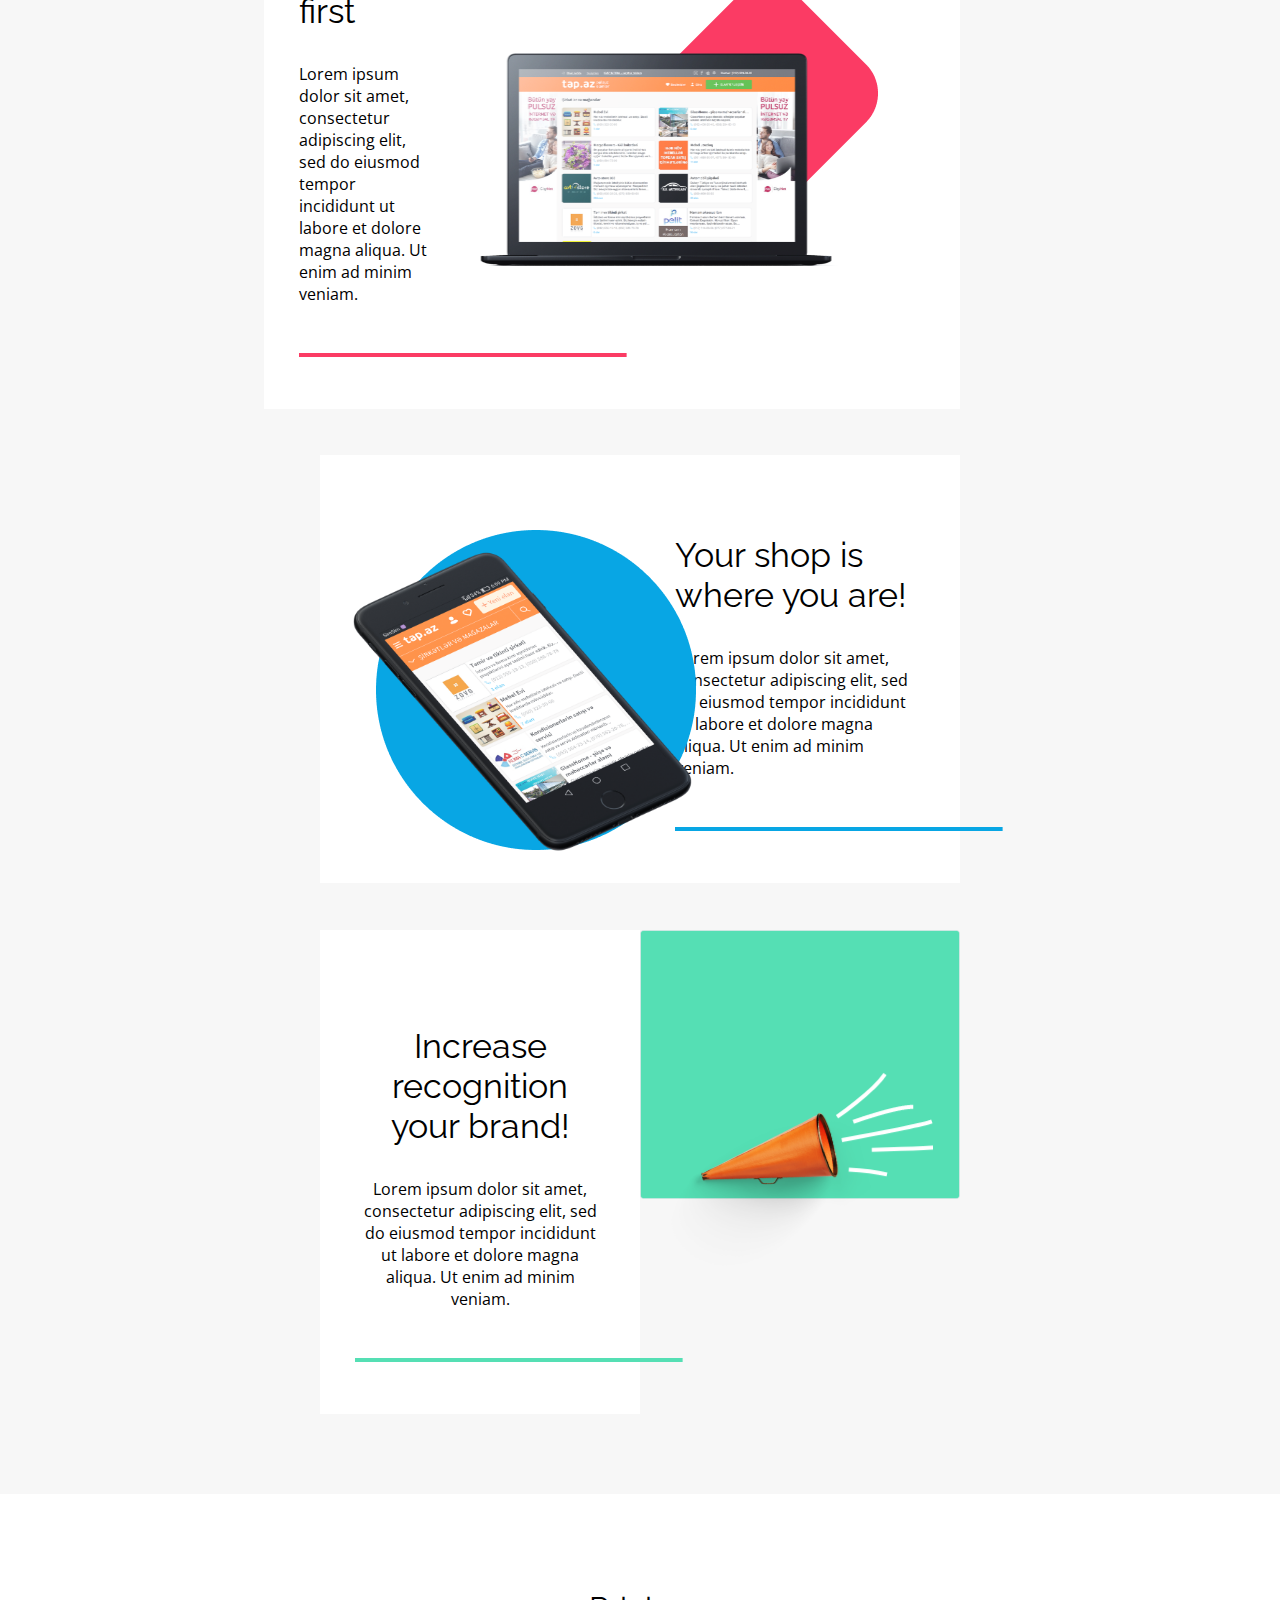
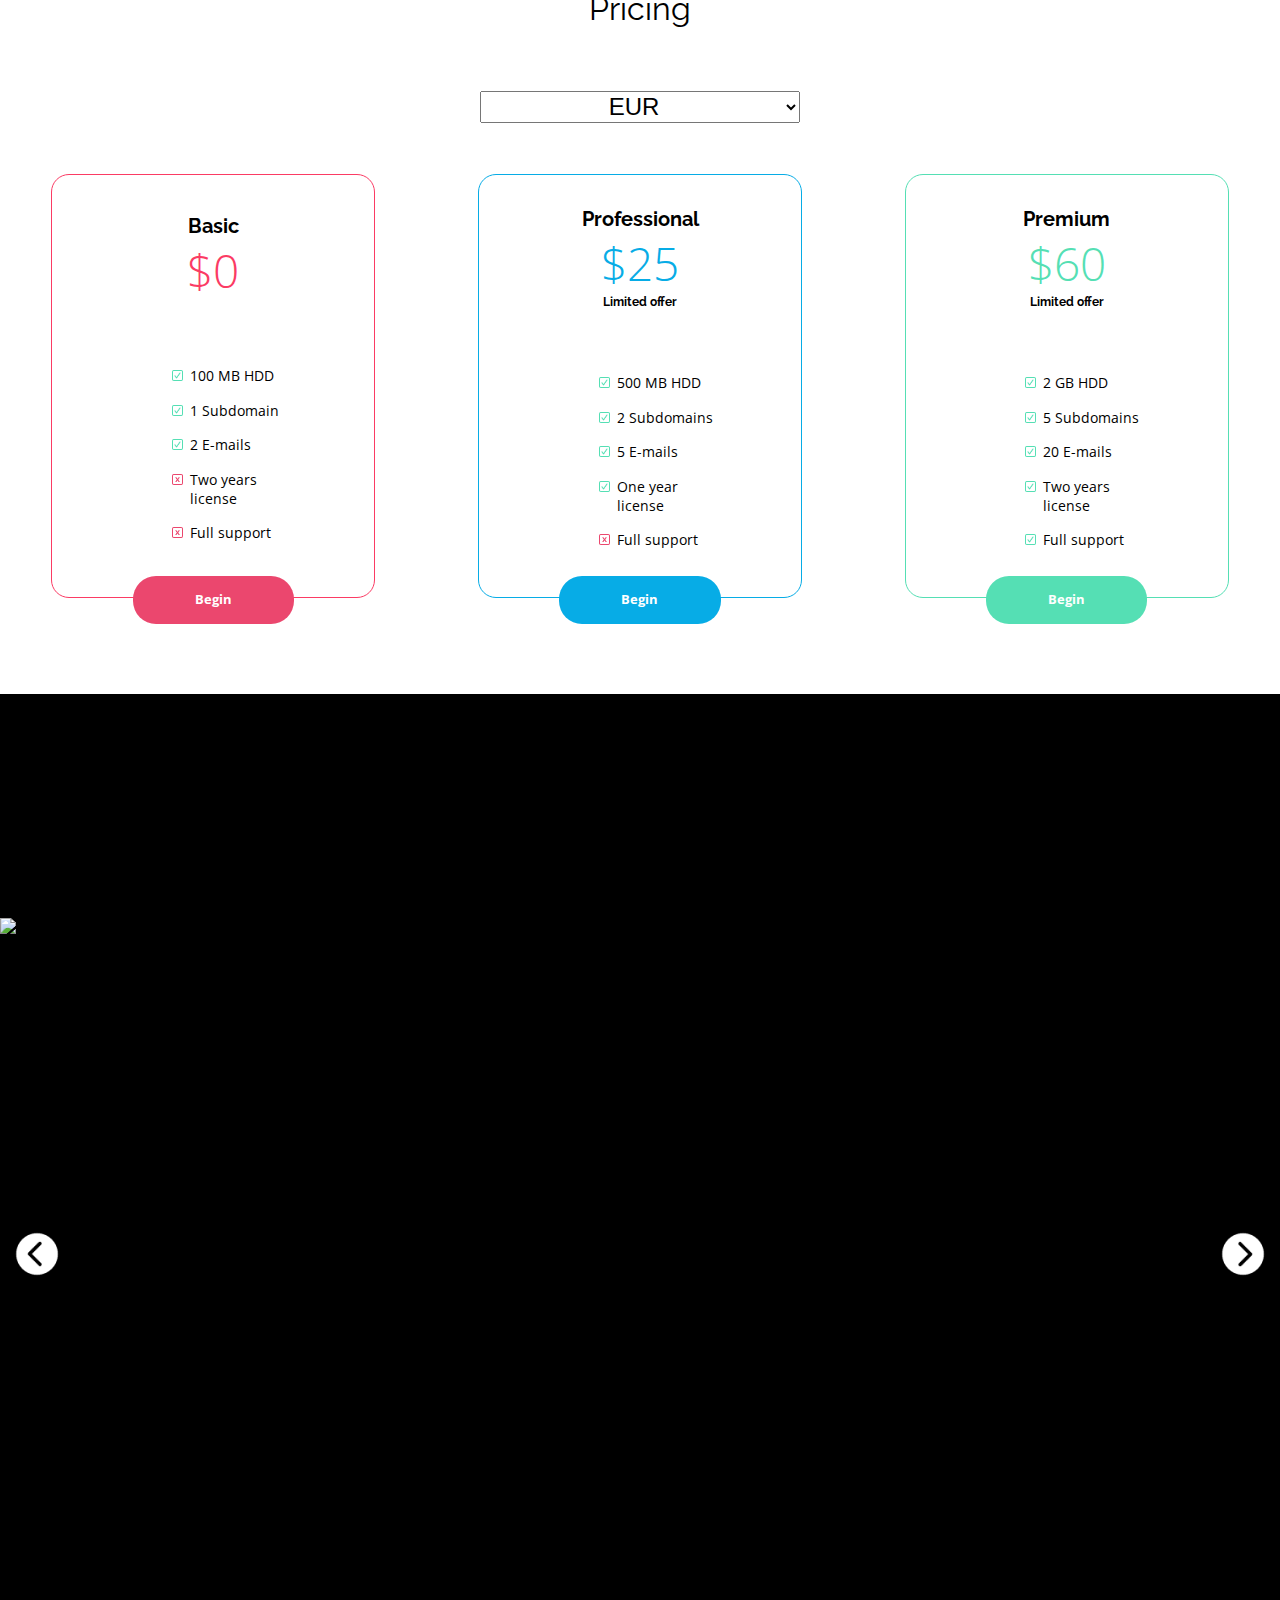
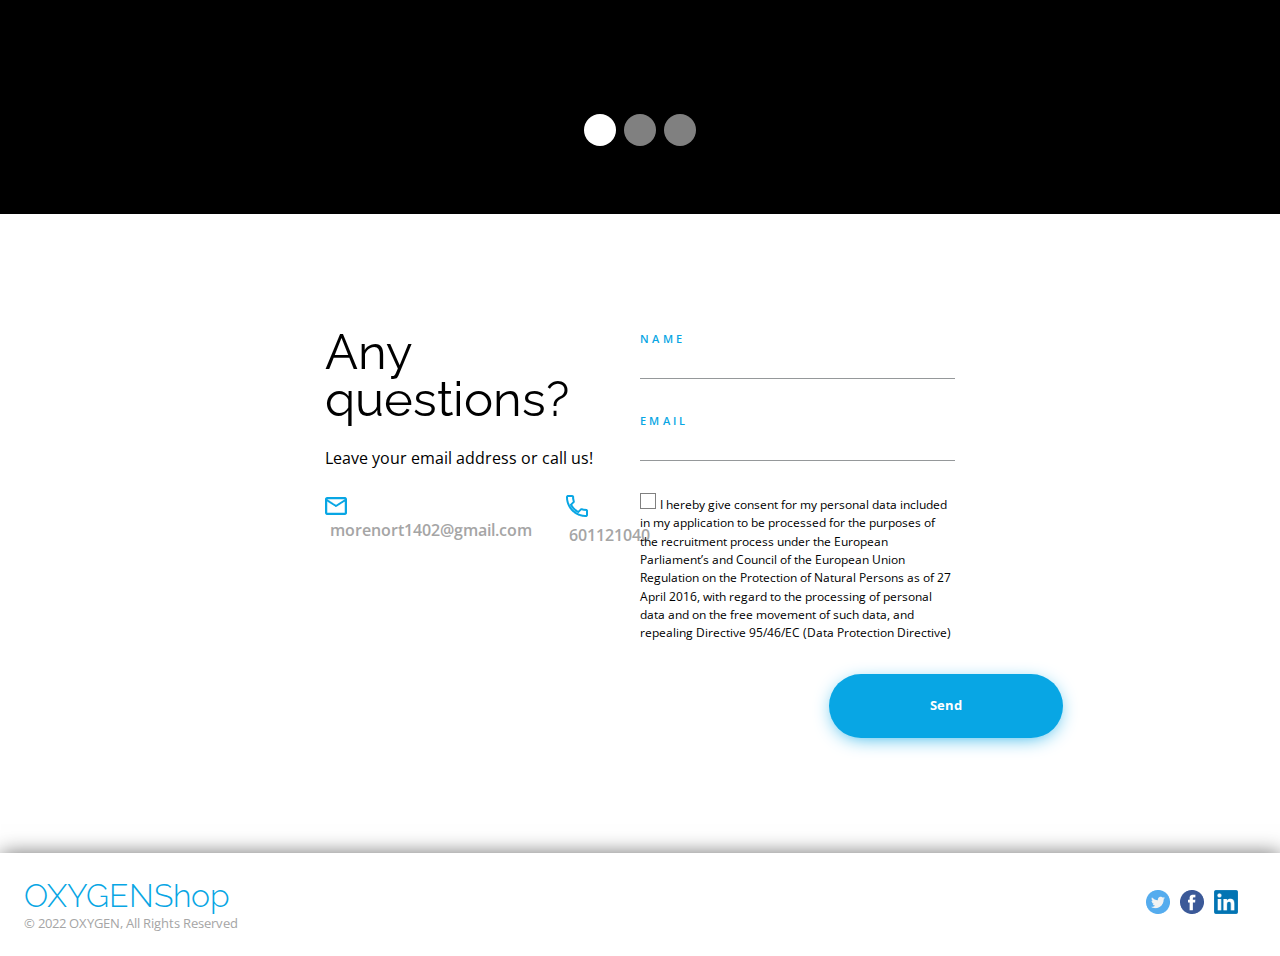
==== commit 7aea003c: "fix : added .gitignore & my contact data" ====
--- a/index.html
+++ b/index.html
@@ -196,17 +196,12 @@
             <img src="./res/png/left_arrow.png" alt="left_arrow-">
         </button>
         <div class="slider__img-container">
-            <img src="./res/jpg/iso-republic-coneflower-bee-bright.jpg" alt="iso-republic-coneflower-bee-bright-">
-            <img class="inactive" src="./res/jpg/iso-republic-monochrome-horse-portrait.jpg" alt="iso-republic-monochrome-horse-portrait-">
-            <img class="inactive" src="./res/jpg/iso-republic-rainbow_birds.jpg" alt="iso-republic-rainbow_birds-">    
+            <img id="slider__img-displayer" src="./res/jpg/iso-republic-coneflower-bee-bright.jpg" alt="iso-republic-coneflower-bee-bright-">
         </div>
         <button class="slider__arrow right" id="slider__arrow--right">
             <img  src="./res/png/right_arrow.png" alt="right_arrow-">
         </button>
-        <div class="slider__images-summary absolute center">
-            <button class="slider__images-summary__button--current"></button>
-            <button class="slider__images-summary__button"></button>
-            <button class="slider__images-summary__button"></button>
+        <div class="slider__images-summary absolute center" id="slider__img-summary">
         </div>
     </section>
     
@@ -219,22 +214,22 @@
         <section class="form-contact__data">
             <div>
                 <img src="./res/png/Vector.png" alt=""/>
-                <span>info@bestshop.xyz</span>
+                <span>morenort1402@gmail.com</span>
             </div>
             <div>
                 <img src="./res/png/phone-icon.png" alt=""/>
-                <span>123 456 789</span>
+                <span>601121040</span>
             </div>
         </section>
         </section>
     <form class="form-contact__form">
         <div class="form-contact__input">
             <label for="name">NAME</label><br>
-            <input class="form-contact__input__value--valid" type="text" id="name" name="name">
+            <input class="form-contact__input__value" type="text" id="name" name="name">
         </div>
         <div class="form-contact__input">
             <label for="email">EMAIL</label><br>
-            <input class="form-contact__input__value--valid" type="email" id="email" name="email">
+            <input class="form-contact__input__value" type="email" id="email" name="email">
         </div>
 
         <div class="form-contact__terms">
@@ -254,11 +249,11 @@
     <img src="./res/png/back-to-top-button.png" alt="back-to-top-button-">
 </button>
 
-<article class="popup--inactive center" id="popup-subscribe">
-    <button>X</button>
+<article class="popup inactive center" id="popup-subscribe">
+    <button id="popup__close">X</button>
     <h2>Subscribe to our newsletter</h2>
-    <form>
-        <input id="popup__input-email" type="email" placeholder="Enter your email address">
+    <form id="popup-form">
+        <input id="popup__input-email" name="email" type="email" placeholder="Enter your email address">
         <input id="popup__button" type="submit" value="Send">
     </form>
 </article>
@@ -286,5 +281,6 @@
     <script src="./js/send_data.js"></script>
     <script src="./js/currency_change.js"></script>
     <script src="./js/popup.js"></script>
+    <script src="./js/slider.js"></script>
 </body>
 </html>--- a/css/styles.css
+++ b/css/styles.css
@@ -33,7 +33,7 @@
   display: none; }
 
 .invalid {
-  border: 2px solid red; }
+  border-color: red; }
 
 @media screen and (min-width: 1000px) {
   .desktop--none {
@@ -432,12 +432,11 @@
       font-size: 11px;
       line-height: 14.98px;
       letter-spacing: 3.28px; }
-    .form-contact__input__value, .form-contact__input__value--valid, .form-contact__input__value--invalid {
+    .form-contact__input__value, .form-contact__input__value--invalid {
       margin-top: 1rem;
       width: 100%;
-      border: 0; }
-      .form-contact__input__value--valid {
-        border-bottom: 0.1rem solid #95989A; }
+      border: 0;
+      border-bottom: 0.1rem solid #95989A; }
       .form-contact__input__value--invalid {
         border-bottom: 0.1rem solid red; }
   .form-contact__terms {
@@ -576,21 +575,19 @@
     height: 15%;
     gap: .5rem;
     top: auto; }
-    .slider__images-summary__button, .slider__images-summary__button--current {
+    .slider__images-summary__button {
       width: .8rem;
       height: .8rem;
       border: none;
       border-radius: 200px;
       background-color: gray; }
-      .slider__images-summary__button--current {
+      .slider__images-summary__button.current {
         background-color: white; }
 
 .popup, .popup--inactive {
   position: fixed;
-  display: block;
   width: 80%;
-  max-height: 25%;
-  padding: .3em;
+  max-height: 26%;
   border-radius: 14px;
   border: 1px solid white;
   background-color: #08a6e4;
@@ -598,36 +595,34 @@
   .popup--inactive {
     display: none; }
   .popup button, .popup--inactive button {
-    position: absolute;
+    position: relative;
     right: 0;
     font-size: xx-large;
-    margin-right: 1%;
+    margin-left: 45%;
     border: transparent;
     background-color: transparent;
-    color: white; }
+    color: white;
+    width: 100%; }
   .popup h2, .popup--inactive h2 {
     position: relative;
     color: white; }
-  .popup form, .popup--inactive form {
+  .popup form label, .popup--inactive form label {
     display: block;
-    margin-block: 2em; }
-    .popup form label, .popup--inactive form label {
-      display: block;
-      color: white; }
-    .popup form #popup__input-email, .popup--inactive form #popup__input-email {
-      border-bottom: 1px solid white;
-      color: #08a6e4;
-      font-size: large; }
-      .popup form #popup__input-email::placeholder, .popup--inactive form #popup__input-email::placeholder {
-        color: gray; }
-    .popup form #popup__button, .popup--inactive form #popup__button {
-      border-radius: 14px;
-      padding: 1em;
-      background-color: white;
-      color: #08a6e4;
-      font-weight: 700; }
-    .popup form input, .popup--inactive form input {
-      border: 0; }
+    color: white; }
+  .popup form #popup__input-email, .popup--inactive form #popup__input-email {
+    border-bottom: 1px solid white;
+    color: #08a6e4;
+    font-size: large; }
+    .popup form #popup__input-email::placeholder, .popup--inactive form #popup__input-email::placeholder {
+      color: gray; }
+  .popup form #popup__button, .popup--inactive form #popup__button {
+    border-radius: 14px;
+    padding: 1em;
+    background-color: white;
+    color: #08a6e4;
+    font-weight: 700; }
+  .popup form input, .popup--inactive form input {
+    border: 0; }
 
 @media screen and (min-width: 1000px) {
   .popup, .popup--inactive {
@@ -635,7 +630,7 @@
 
   .slider {
     height: 70rem; }
-    .slider__images-summary__button, .slider__images-summary__button--current {
+    .slider__images-summary__button {
       width: 2rem;
       height: 2rem; } }
 * {
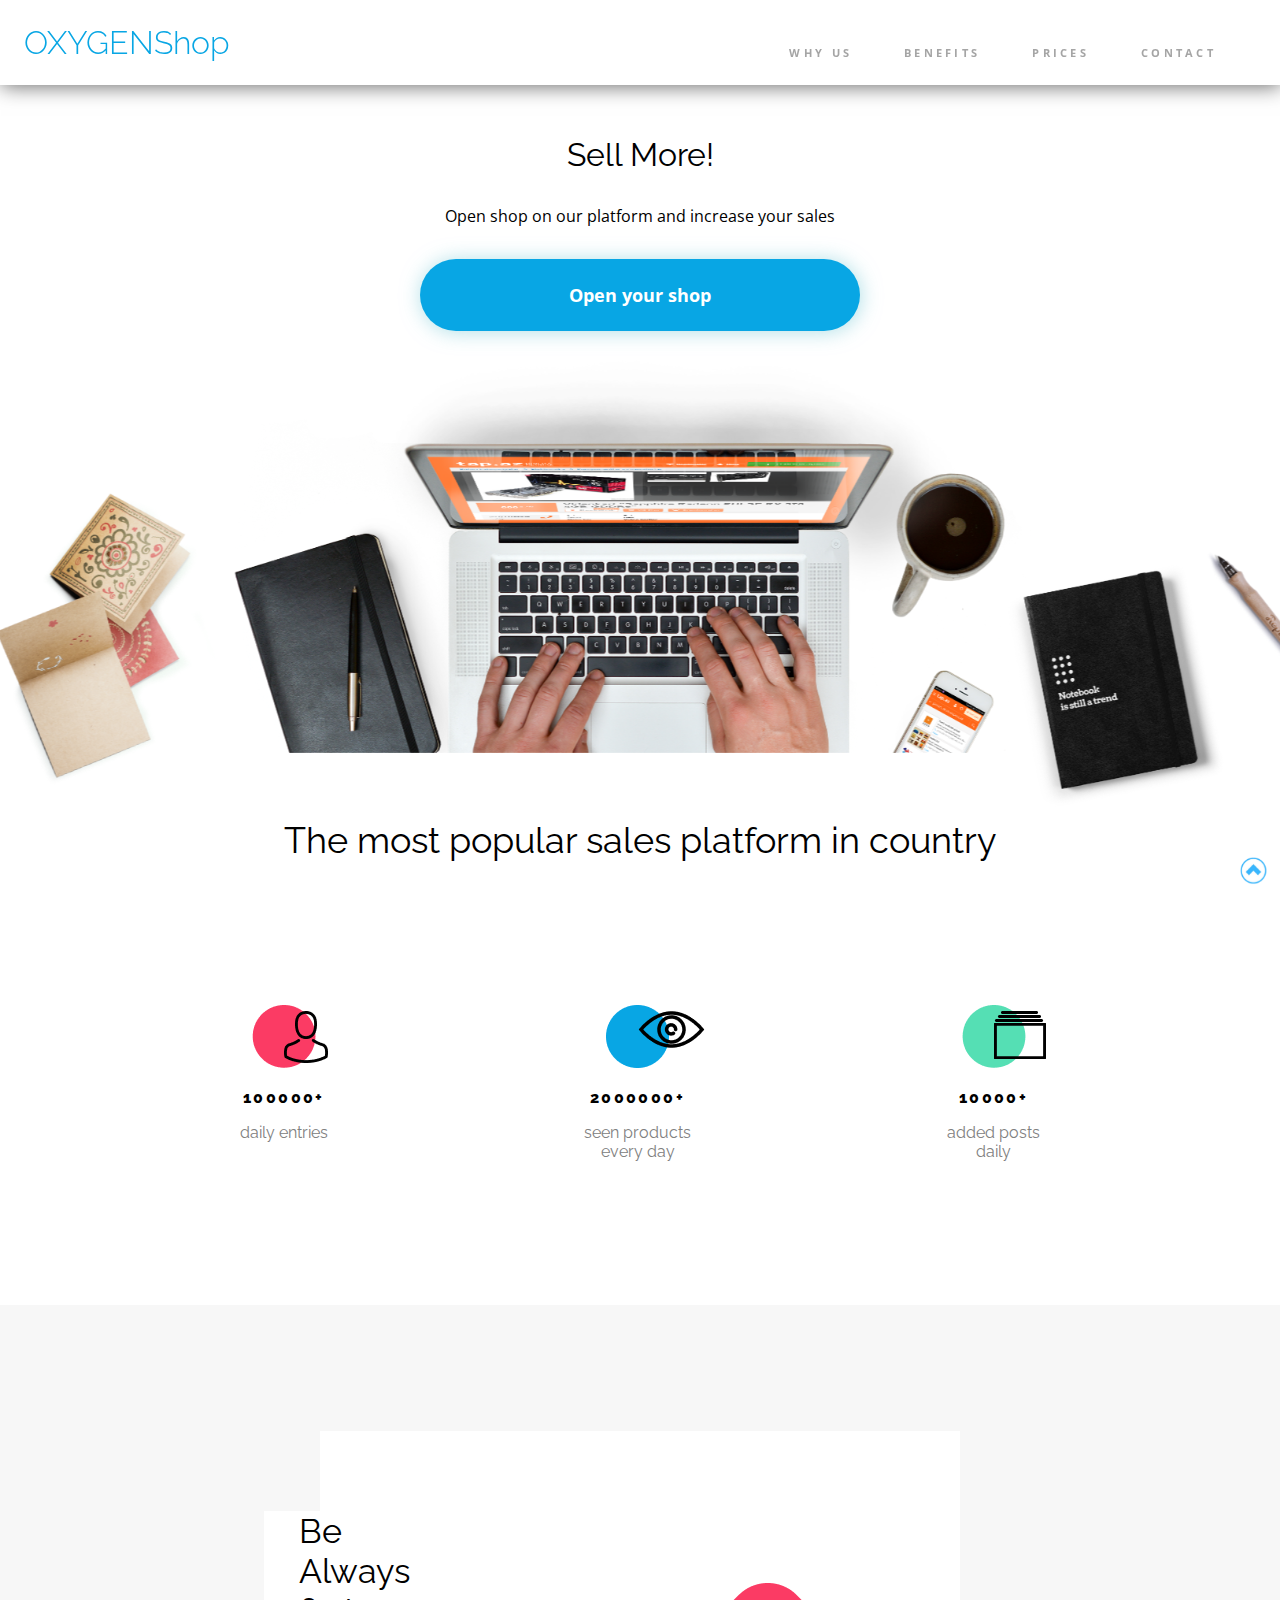
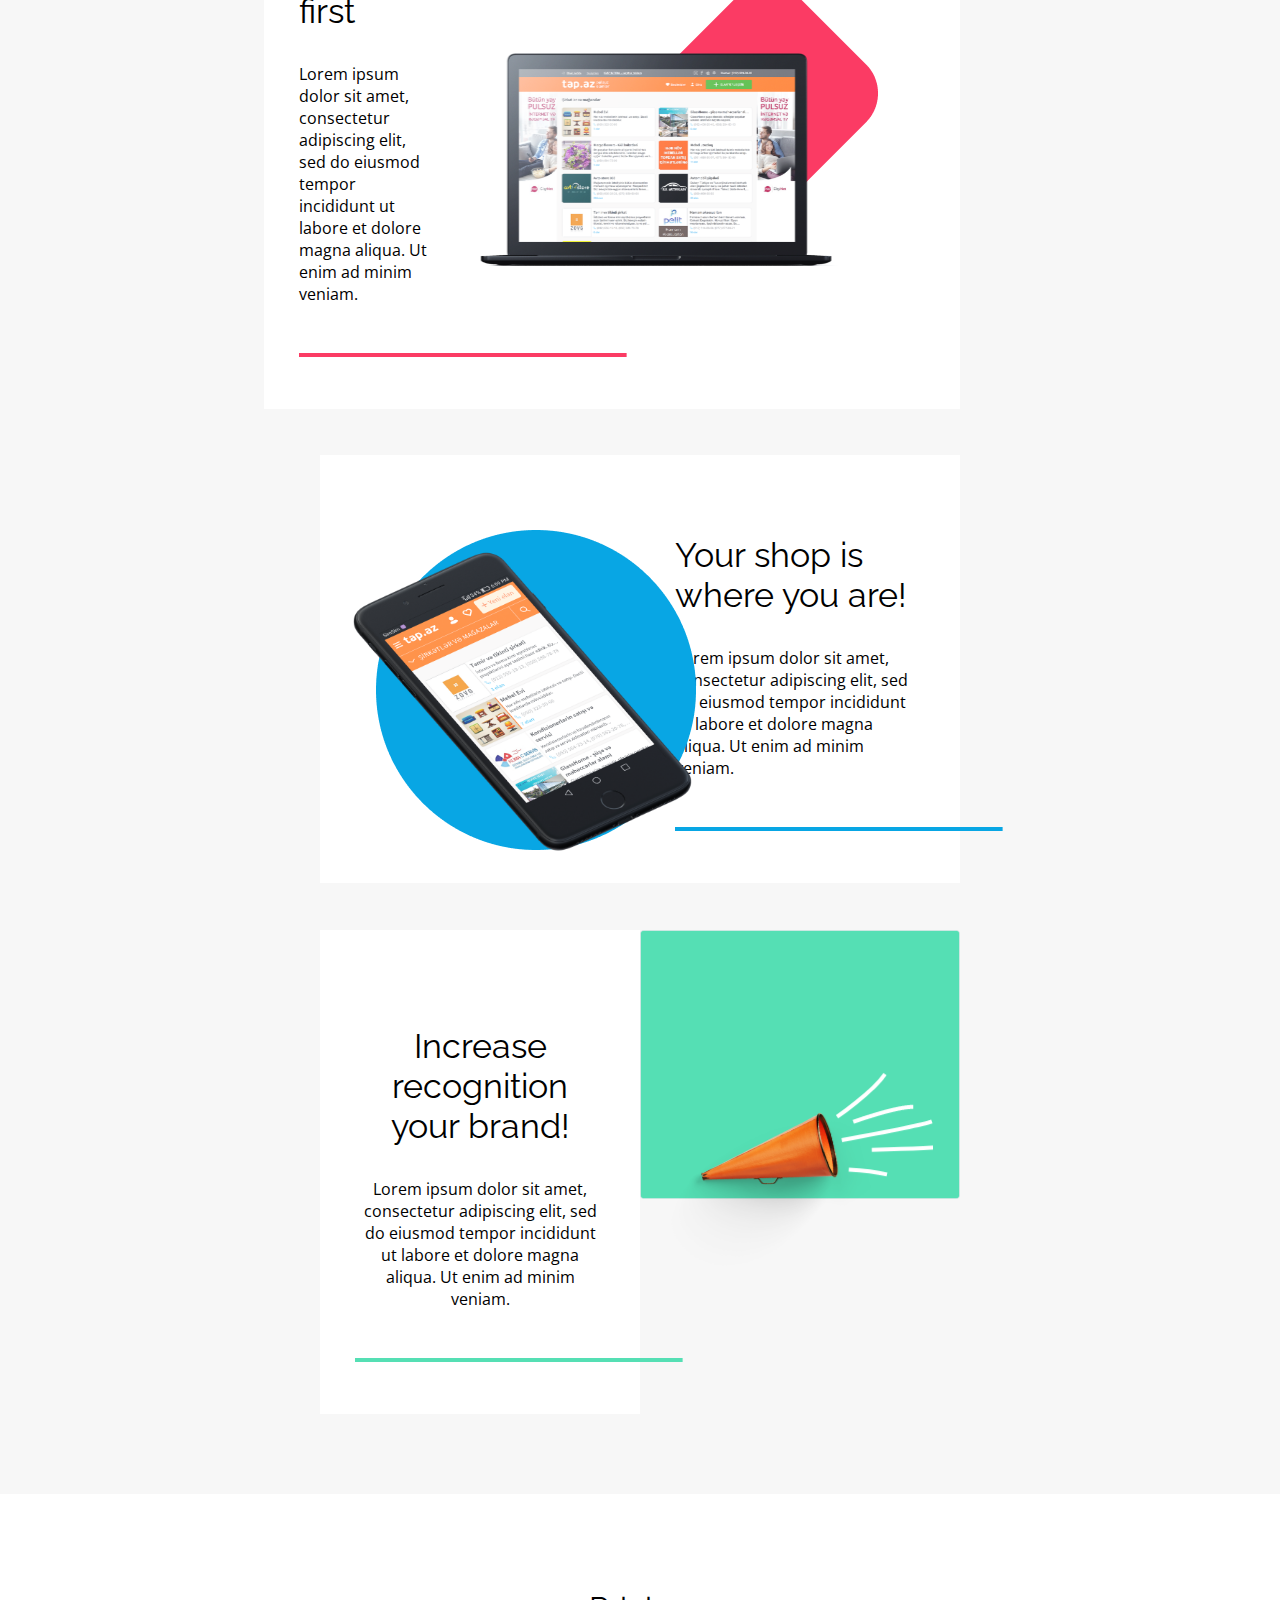
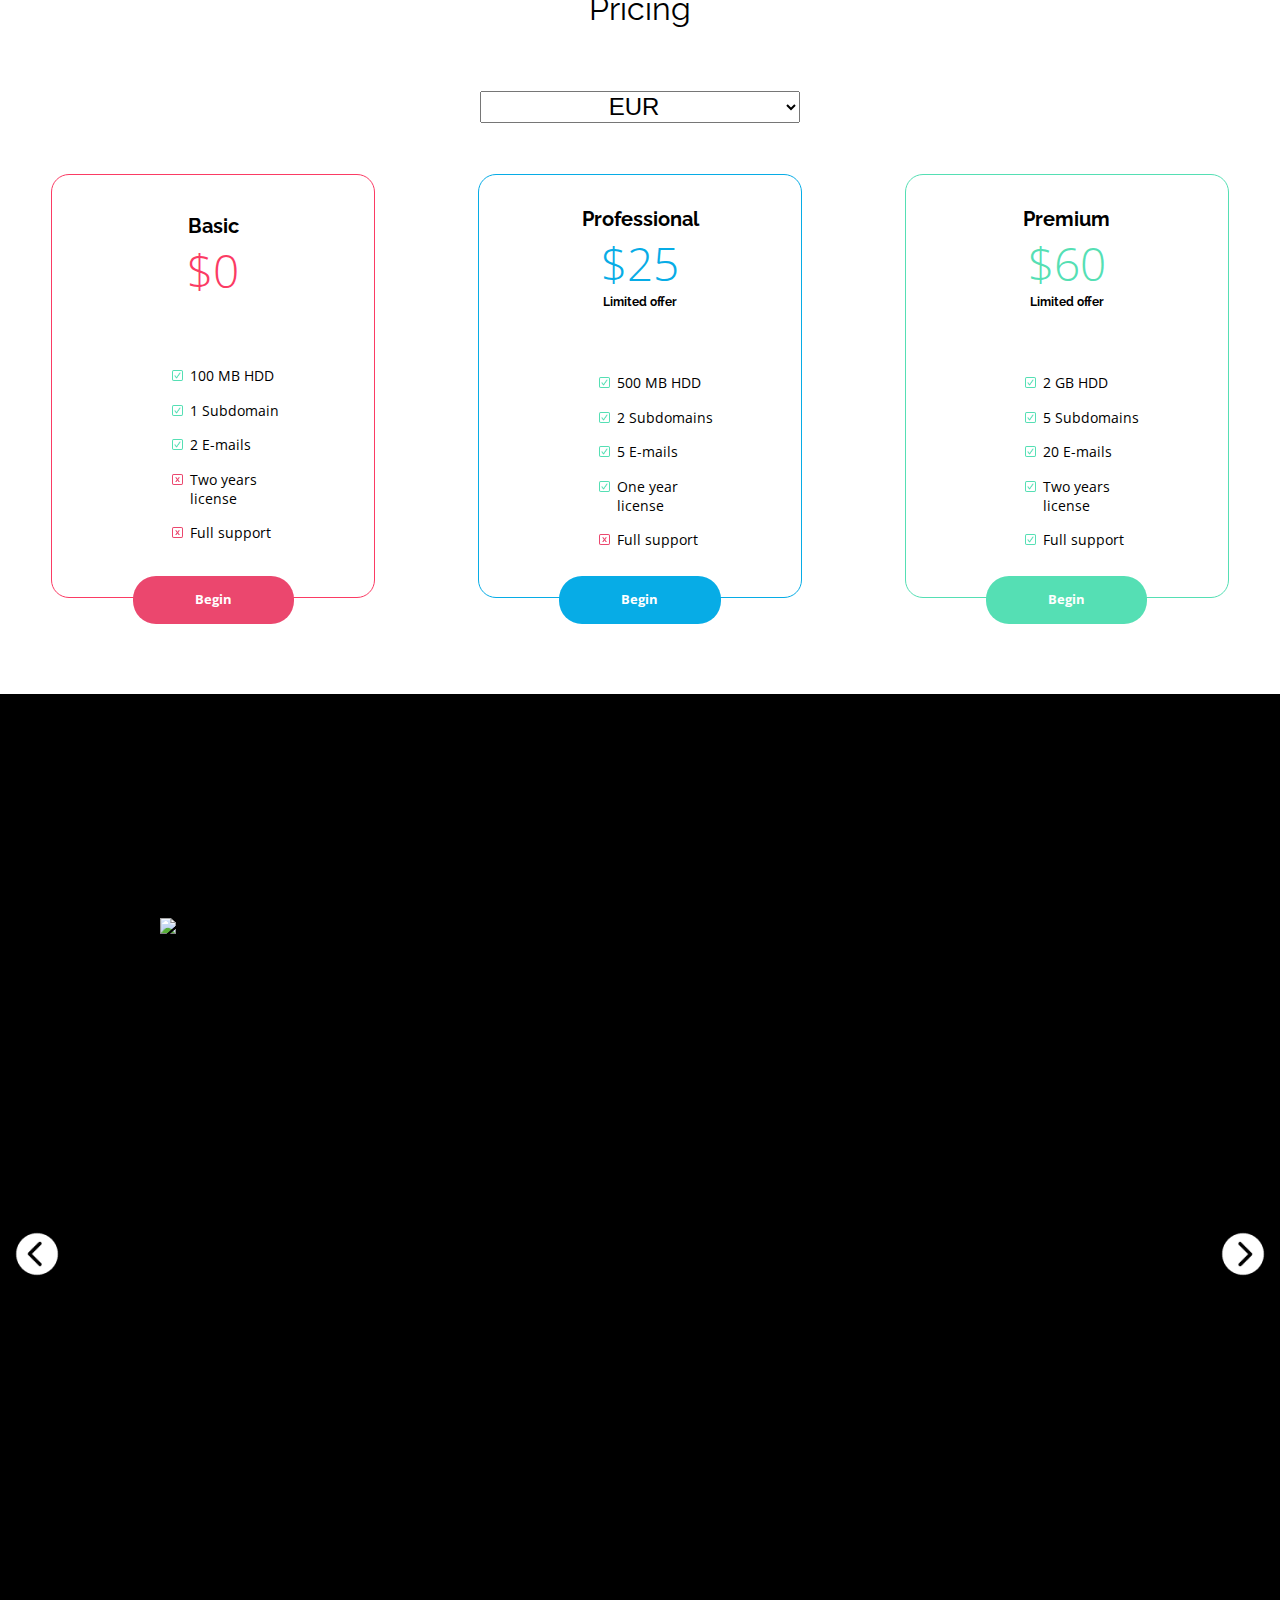
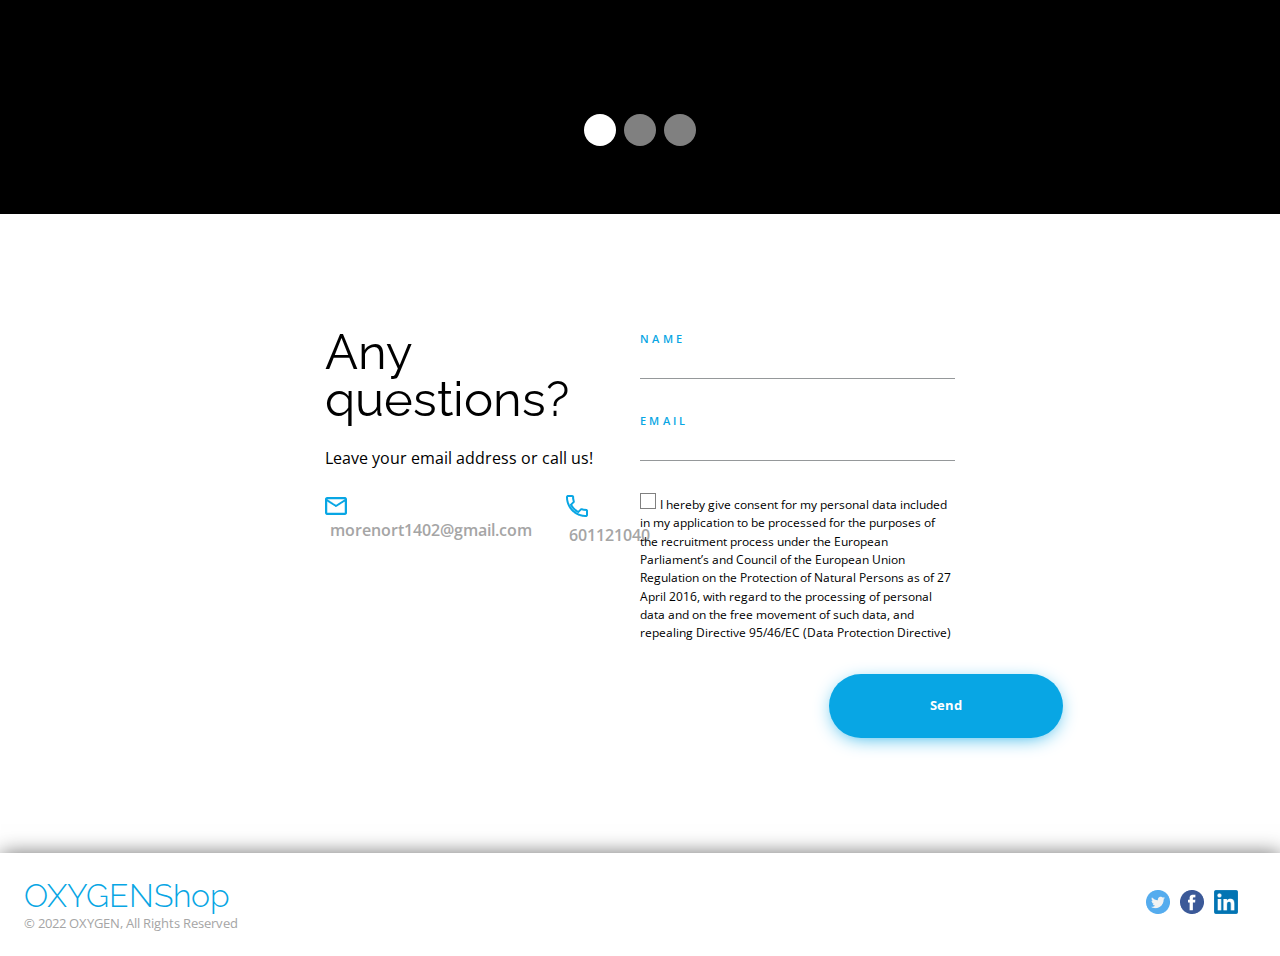
==== commit fce1de86: "fix : popup email validation improved" ====
--- a/index.html
+++ b/index.html
@@ -253,9 +253,10 @@
     <button id="popup__close">X</button>
     <h2>Subscribe to our newsletter</h2>
     <form id="popup-form">
-        <input id="popup__input-email" name="email" type="email" placeholder="Enter your email address">
+        <input id="popup__input-email" name="email" placeholder="Enter your email address">
         <input id="popup__button" type="submit" value="Send">
     </form>
+    <p class="inactive" id="popup-error-displayer">Introduce una dirección de email válida</p>
 </article>
 
 
--- a/css/styles.css
+++ b/css/styles.css
@@ -560,7 +560,7 @@
       width: 100%;
       height: 100%; }
   .slider__img-container {
-    width: 100%;
+    width: 75%;
     height: 60%;
     margin: auto; }
     .slider__img-container img {
@@ -606,6 +606,10 @@
   .popup h2, .popup--inactive h2 {
     position: relative;
     color: white; }
+  .popup p, .popup--inactive p {
+    margin-top: .4em;
+    color: red;
+    font-size: larger; }
   .popup form label, .popup--inactive form label {
     display: block;
     color: white; }
@@ -623,10 +627,15 @@
     font-weight: 700; }
   .popup form input, .popup--inactive form input {
     border: 0; }
+  .popup form .invalid, .popup--inactive form .invalid {
+    border-color: red; }
 
 @media screen and (min-width: 1000px) {
   .popup, .popup--inactive {
     width: 33%; }
+    .popup p, .popup--inactive p {
+      margin-top: 1.3em;
+      font-size: 25px; }
 
   .slider {
     height: 70rem; }
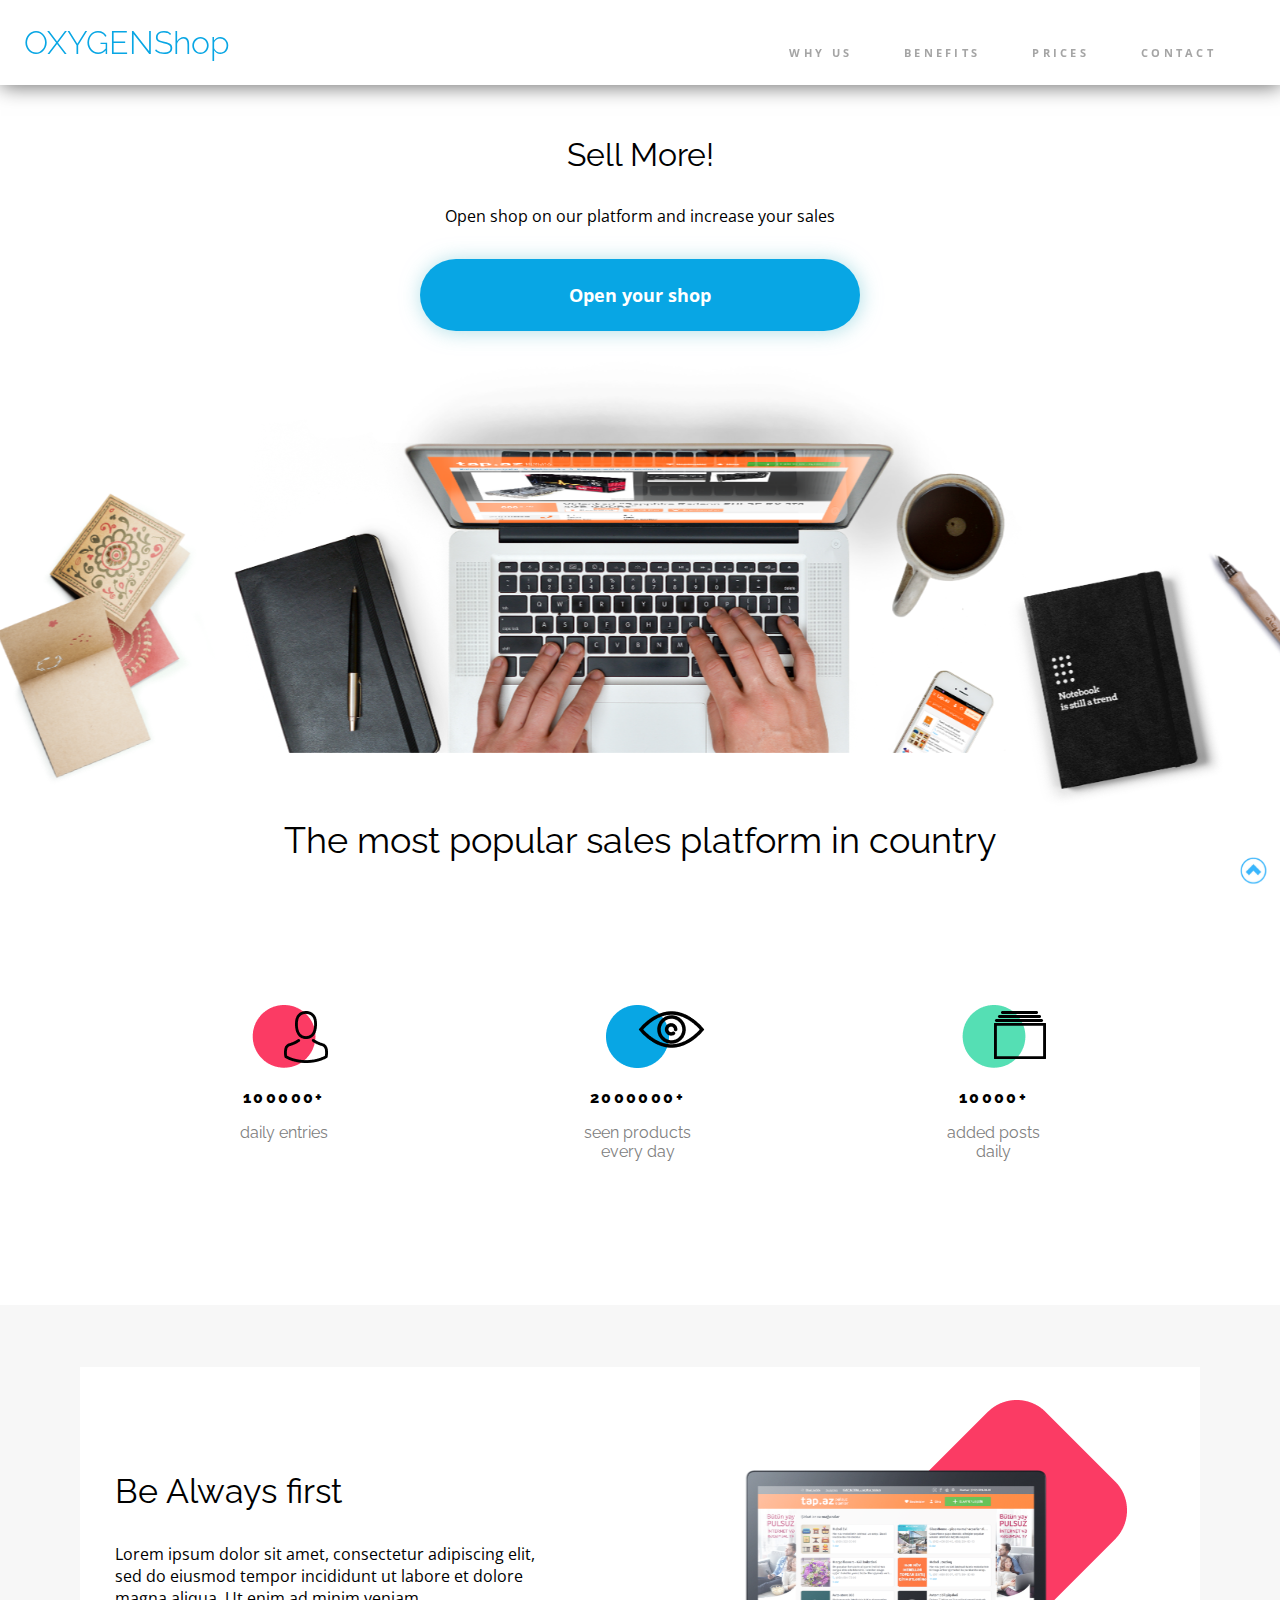
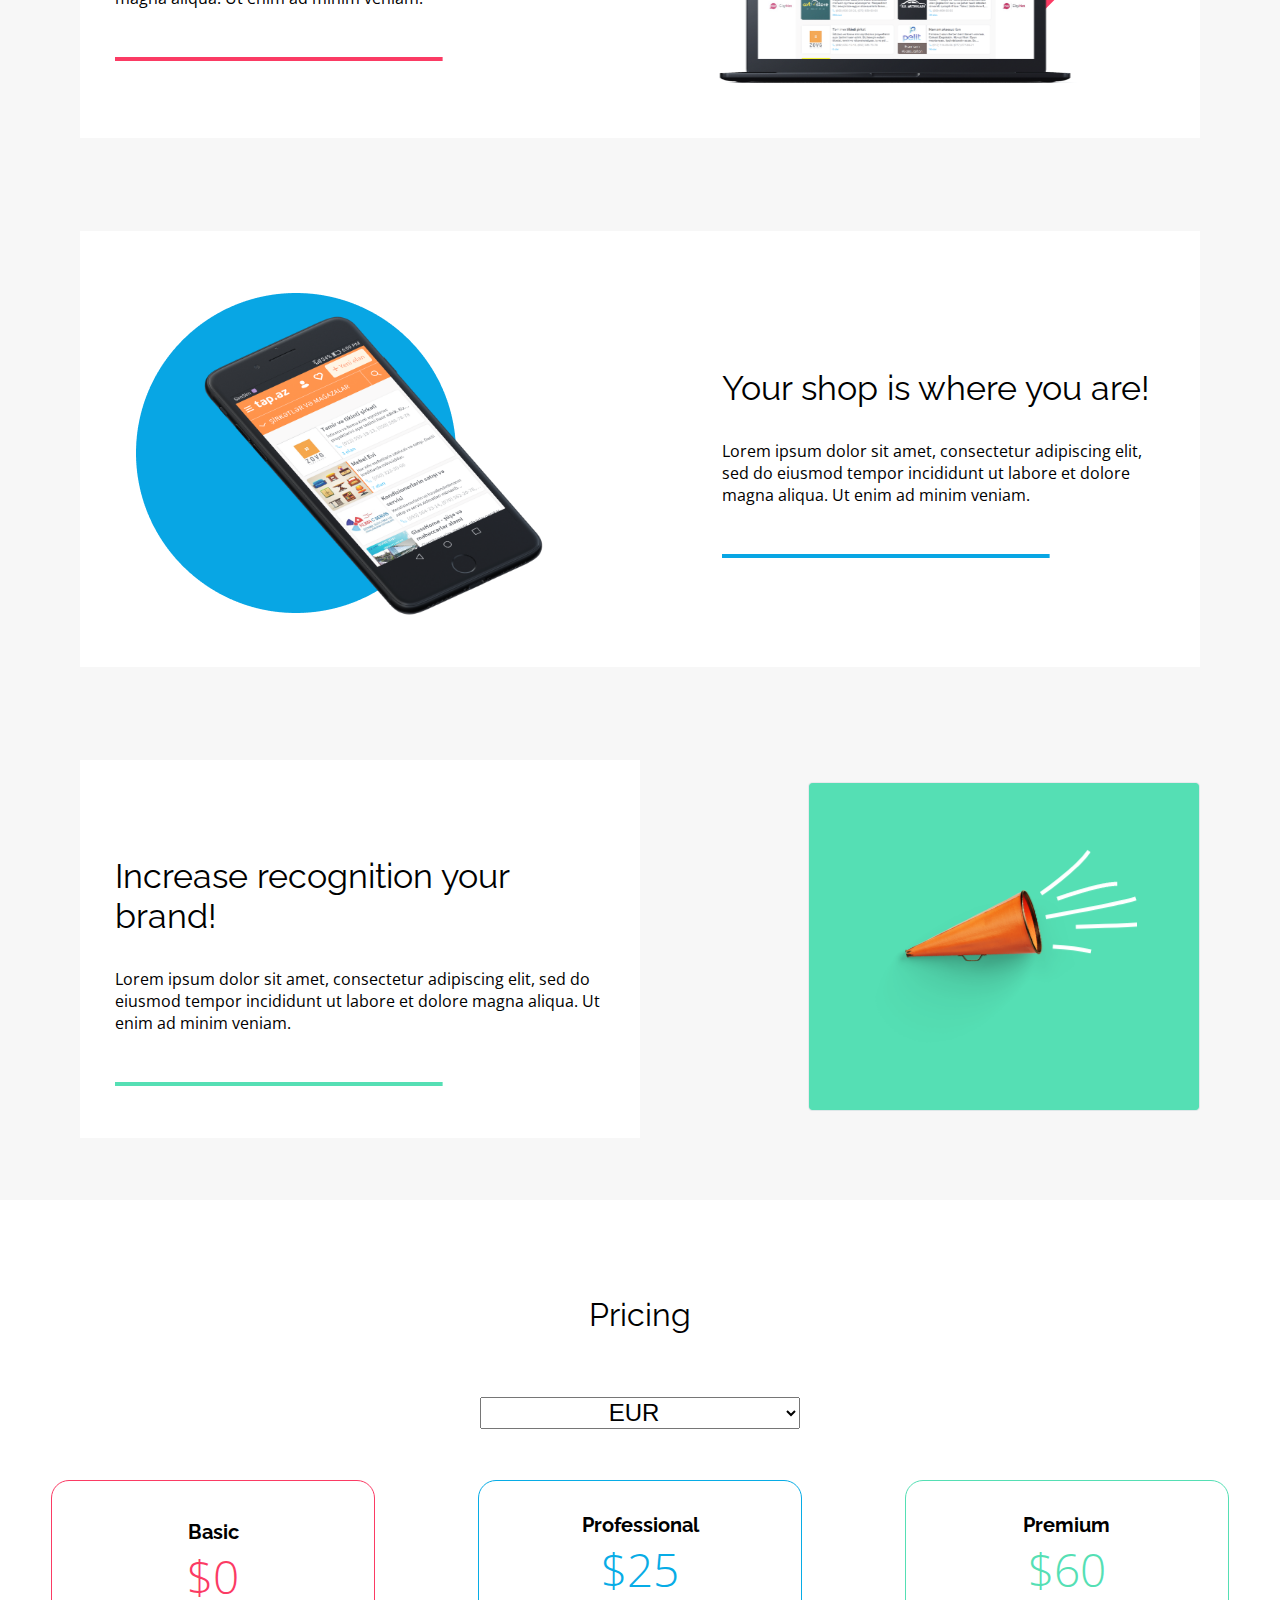
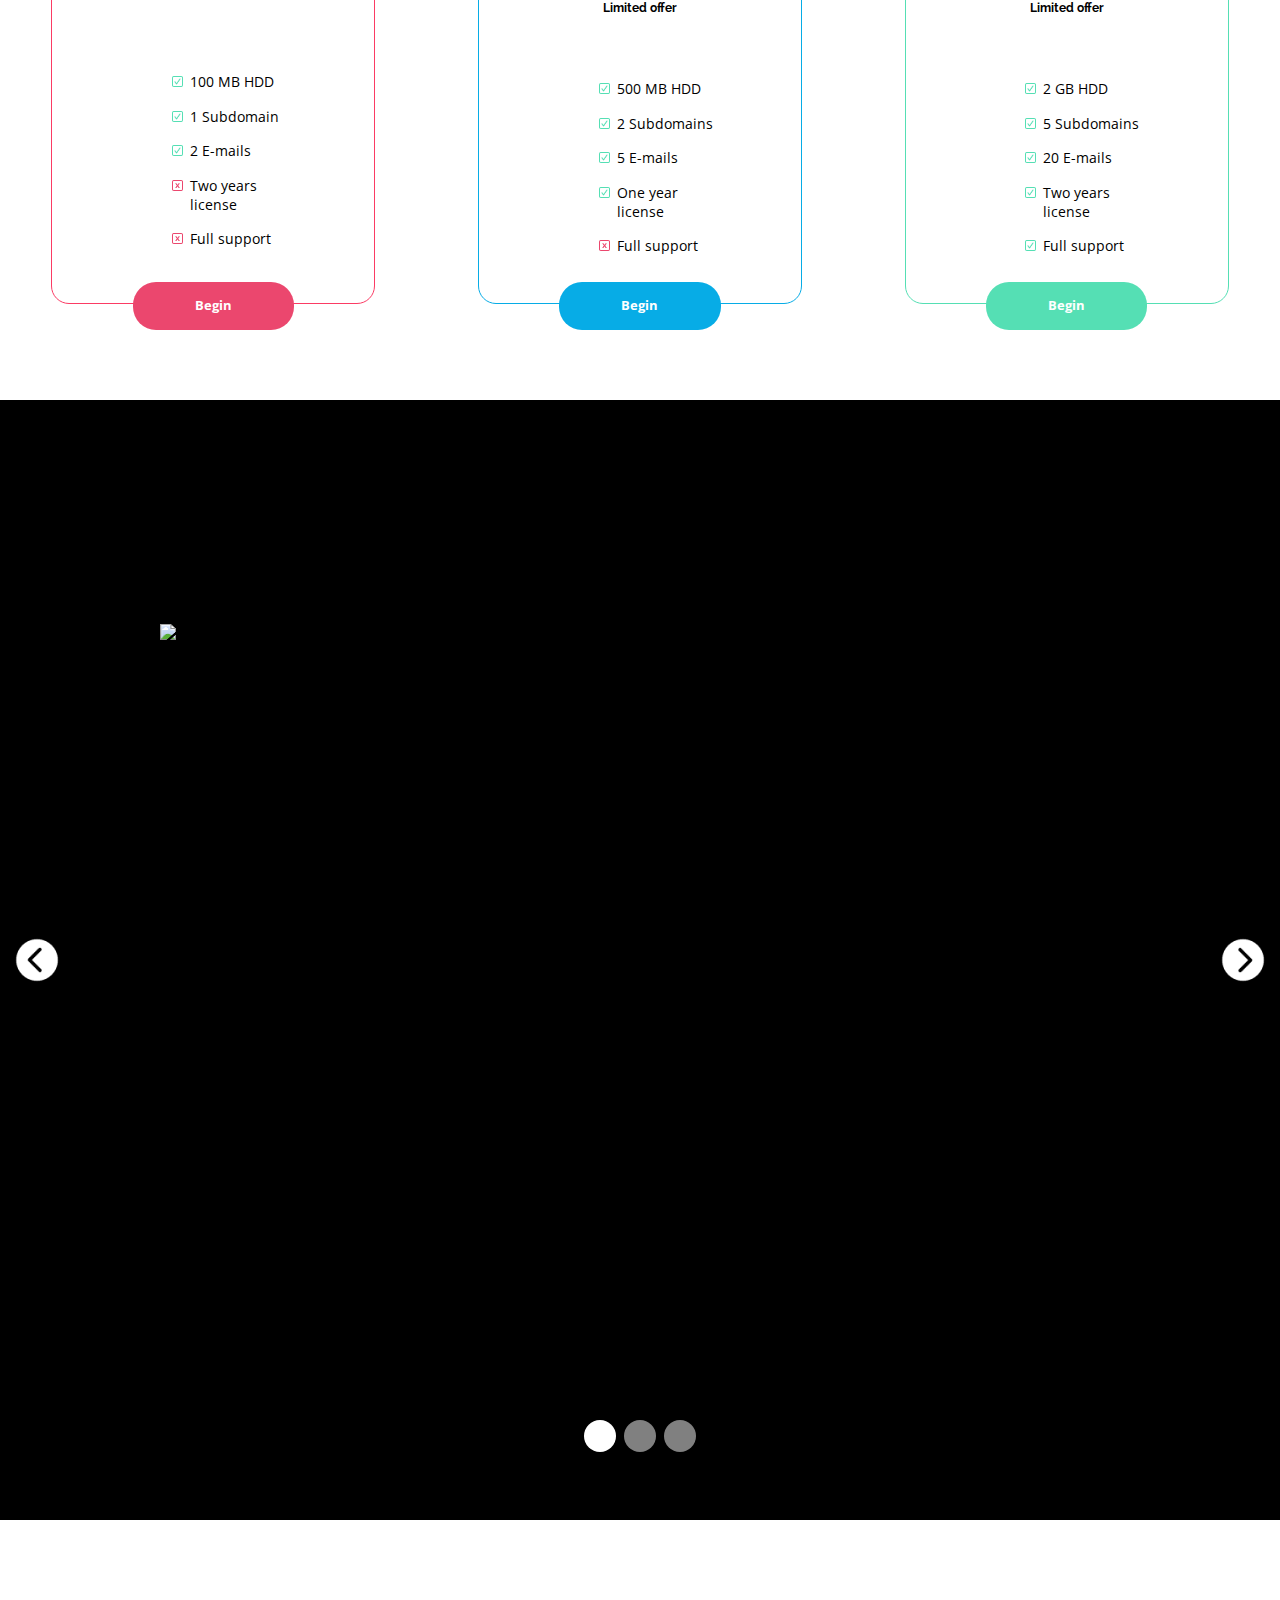
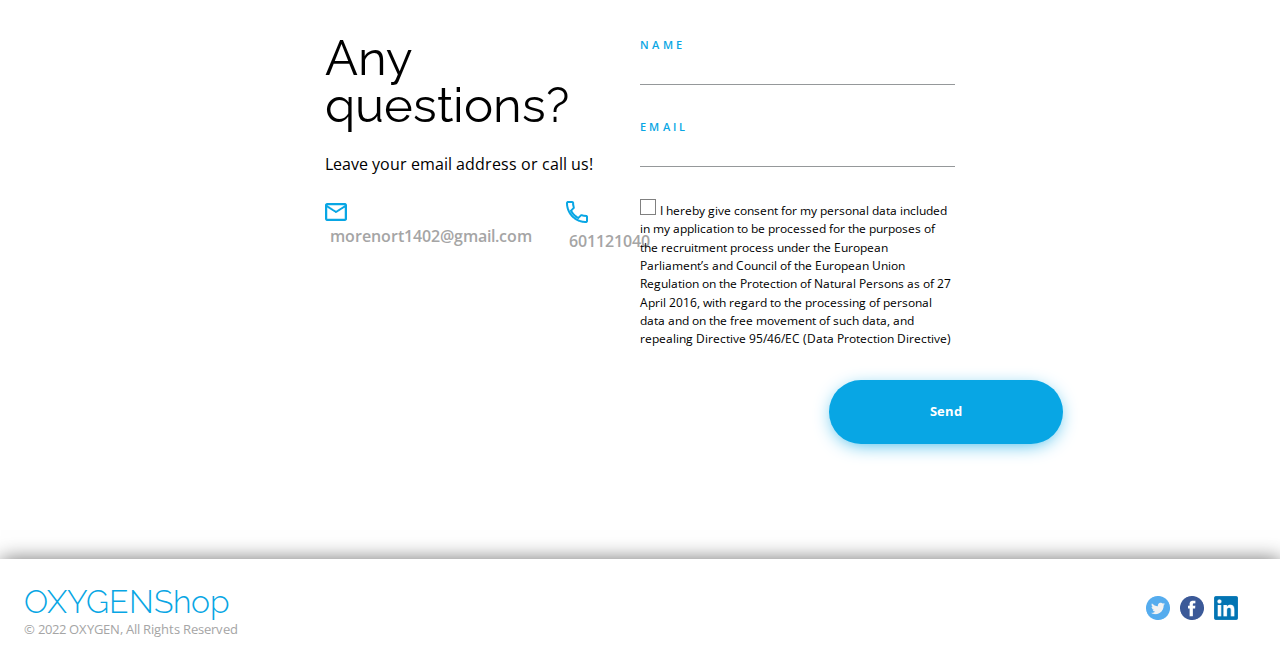
==== commit c8d22271: "fix : more responsive section-info" ====
--- a/index.html
+++ b/index.html
@@ -107,16 +107,16 @@
             </div>
         </article>
 
-        <article class="section-info__article--last">
+        <article class="section-info__article section-info__article--last">
             <div class="section-info__article__text section-info--left">
-                <h2 class="section-info__article__headline--last"" >Increase recognition your brand!</h2>
+                <h2 class="section-info__article__headline--last" >Increase recognition your brand!</h2>
                 <p class="section-info__article__description" style="font-size : 16px;" >Lorem ipsum dolor sit amet, consectetur adipiscing elit, sed do eiusmod 
                     tempor incididunt ut labore et dolore magna aliqua. 
                     Ut enim ad minim veniam.</p>
                 <img src="./res/png/Vector 2 (2).png" alt="" class="mobile--none section-info__article__vector">
 
             </div>
-            <div class="section-info__article__img-container">
+            <div class="section-info__article__img-container little">
                 <div class="section-info--right">
                     <img class="desktop--none section-info__article__bg-img section-info__article__bg-img--fill" src="./res/png/Rectangle.png" alt="">
                     <img class="mobile--none section-info__article__bg-img section-info__article__bg-img--fill" src="./res/png/Rectangle_desktop.png" alt="">
--- a/css/styles.css
+++ b/css/styles.css
@@ -214,14 +214,16 @@
 
 @media screen and (min-width: 1000px) {
   .section-info {
-    padding: 5rem; }
+    display: flex;
+    justify-content: center;
+    align-items: center;
+    flex-direction: column; }
     .section-info__article {
+      width: 70rem;
       display: flex;
       flex-direction: row;
       align-items: center;
-      justify-content: space-between;
-      padding-top: 5rem;
-      margin-inline: 15em; }
+      padding-top: 5rem; }
       .section-info__article__headline--last {
         padding-top: 6rem; }
       .section-info__article__description {
@@ -230,10 +232,13 @@
         width: 50%;
         padding-block: 0; }
       .section-info__article__img-container {
-        right: 0;
-        margin-bottom: 0; }
+        width: 60%; }
+        .section-info__article__img-container.little {
+          width: 35%;
+          margin: 0; }
       .section-info__article__bg-img__right {
         width: 16rem;
+        left: 18.5rem;
         bottom: 4rem; }
       .section-info__article__bg-img--center {
         width: 20rem; }
@@ -246,39 +251,10 @@
       .section-info__article--last {
         display: flex;
         justify-content: space-between;
-        margin-inline: 15em; }
+        padding-top: 0;
+        background-color: transparent; }
     .section-info--reverse {
-      flex-direction: row-reverse;
-      padding-right: 15rem; }
-
-    /*
-    .section-info{
-
-        &--right {
-            position: relative;
-            right: 0;
-        }
-
-        &--left {
-            position: absolute;
-            left: 0;
-        }
-
-        &__article {
-            position: relative;
-            column-count: 2;
-
-            &__img-container{
-                width: 100%;
-            }
-
-            &__text {
-                position: relative;
-//                width: 50%;
-            }
-        }
-    }
-        */ }
+      flex-direction: row-reverse; } }
 .section-pricing {
   text-align: center;
   margin-bottom: 4rem; }
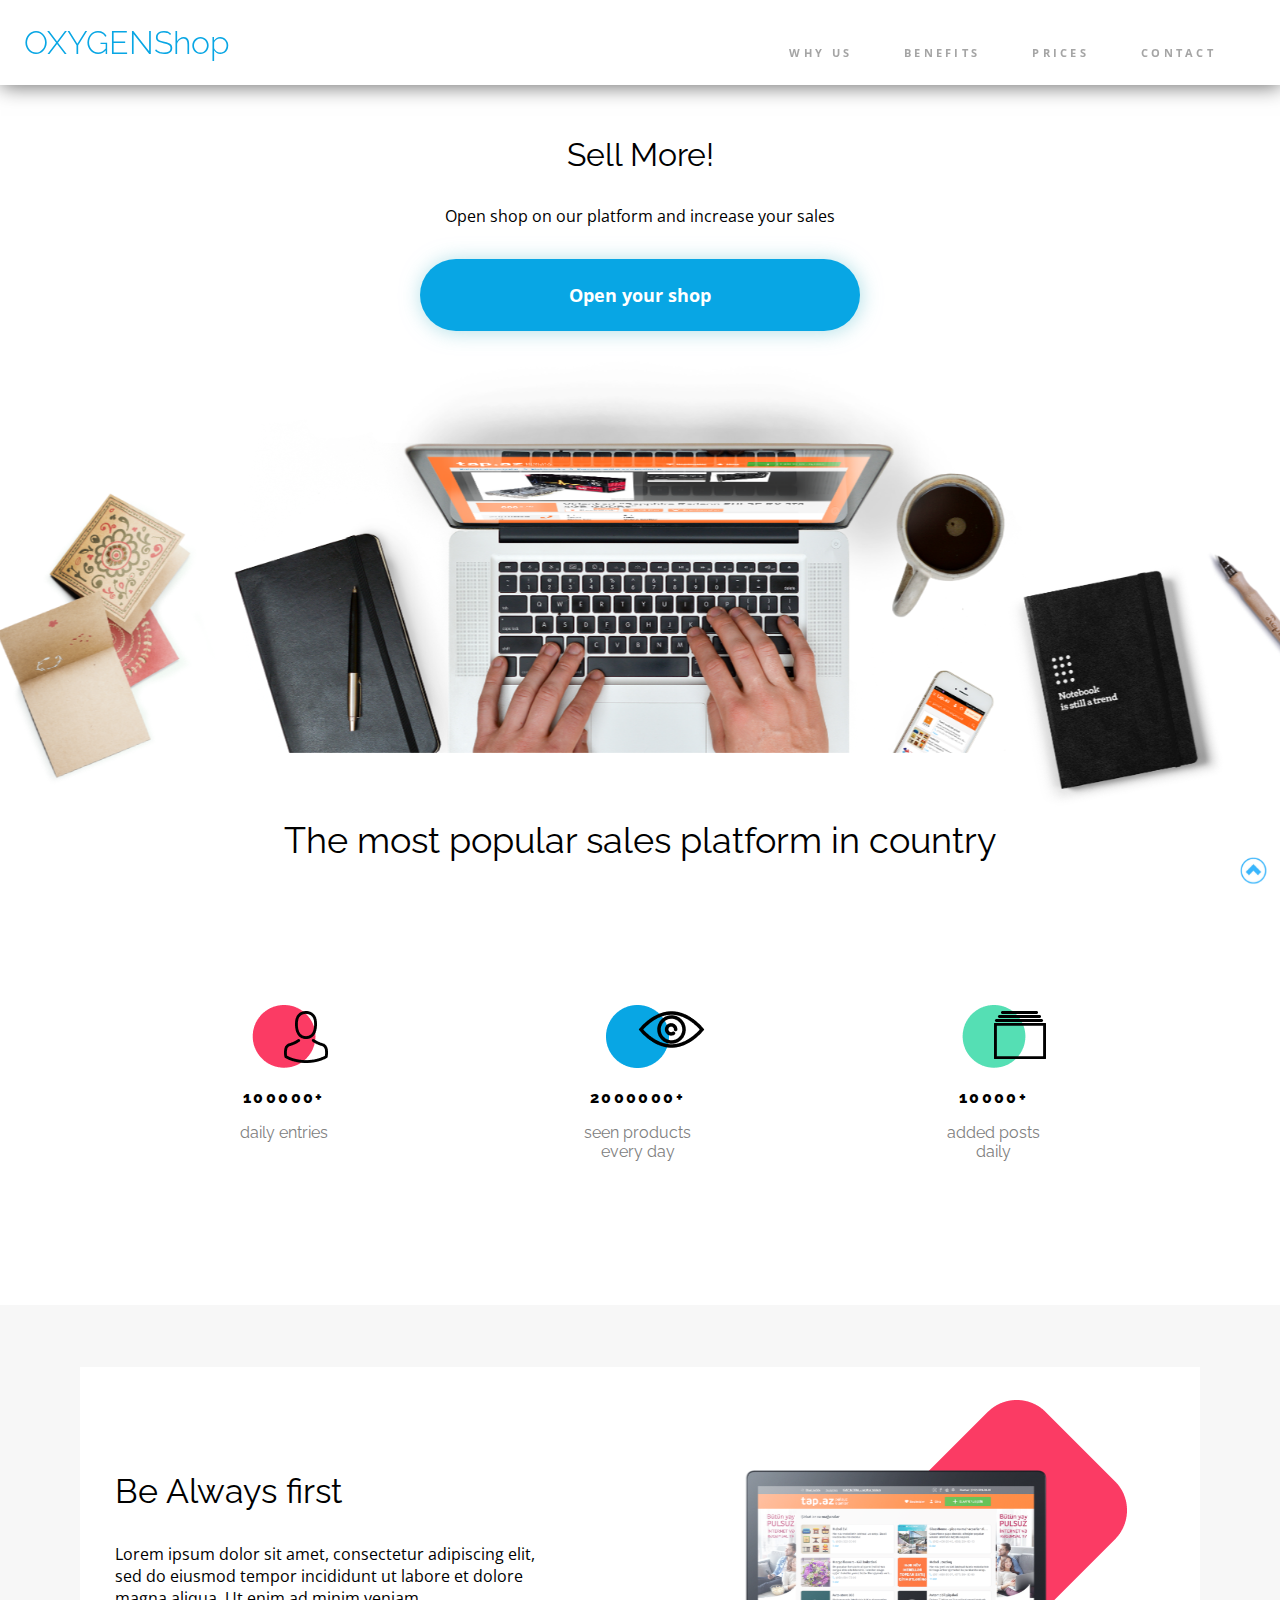
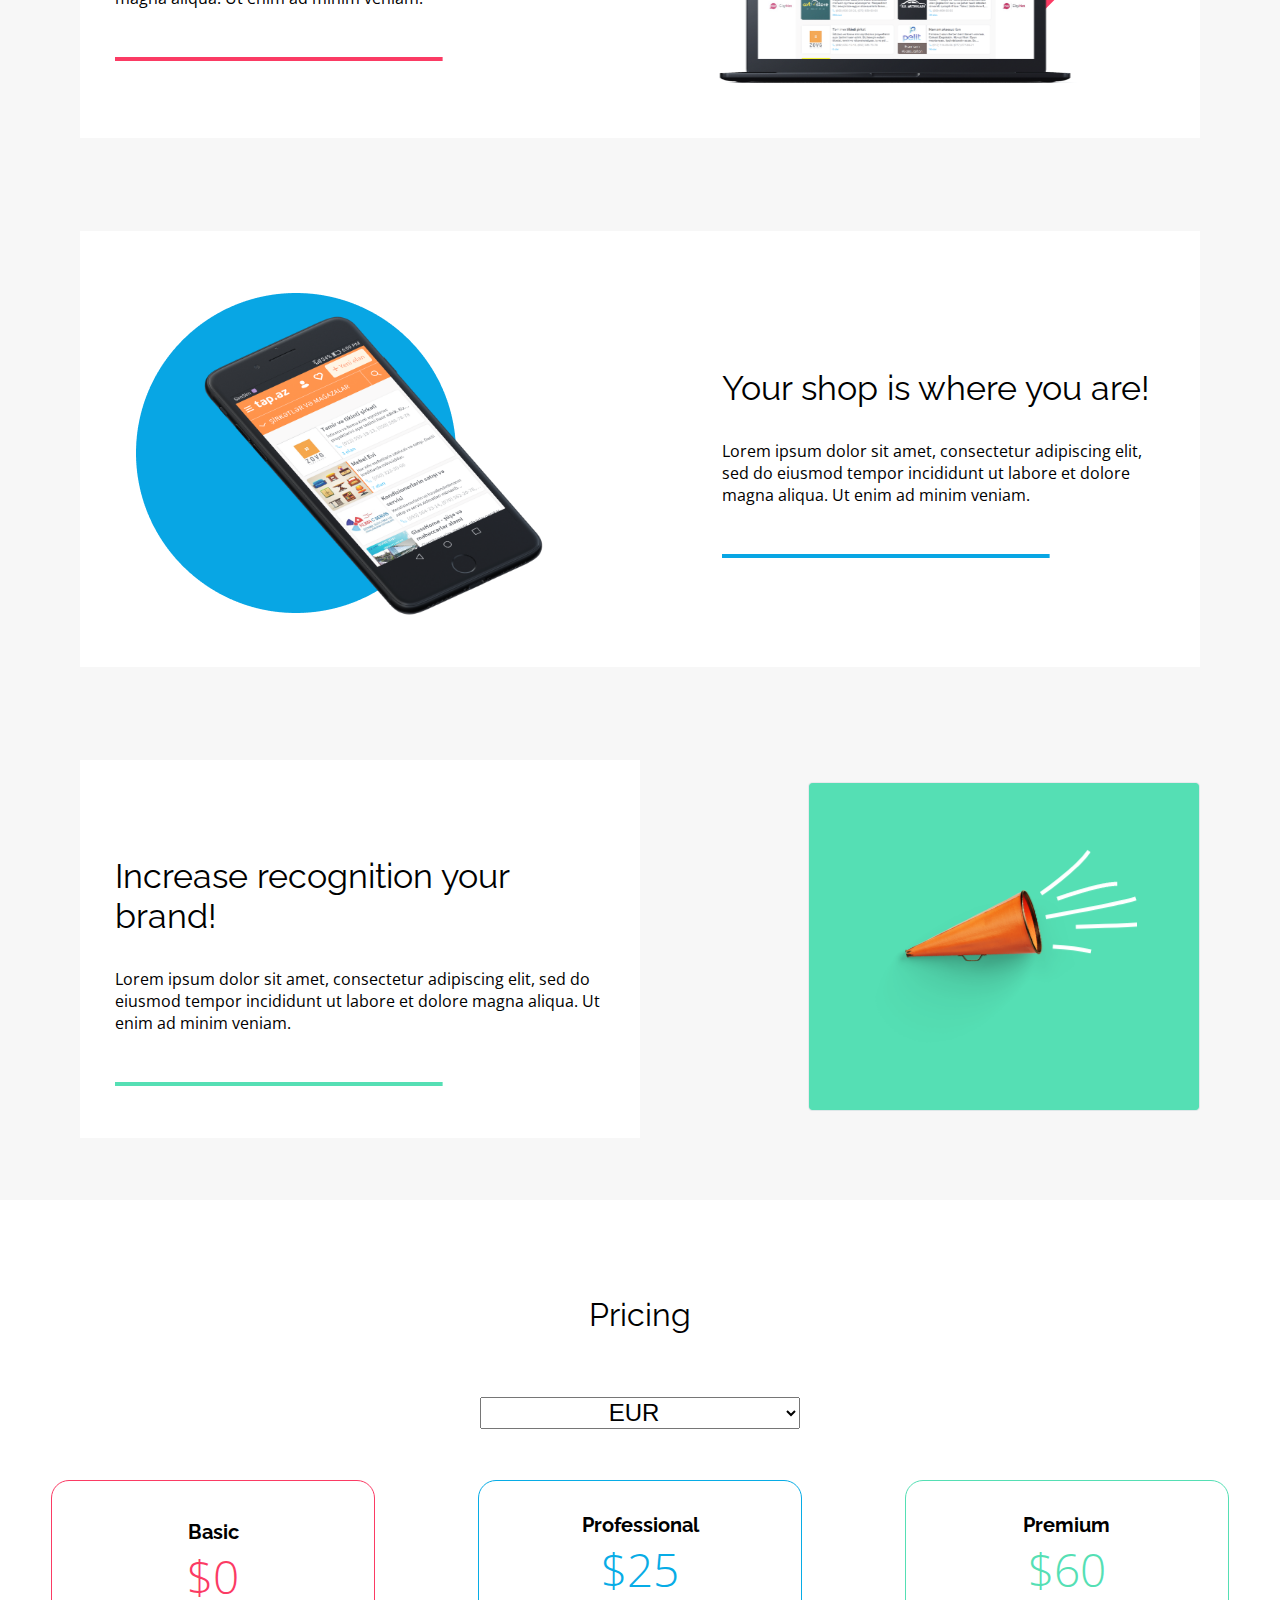
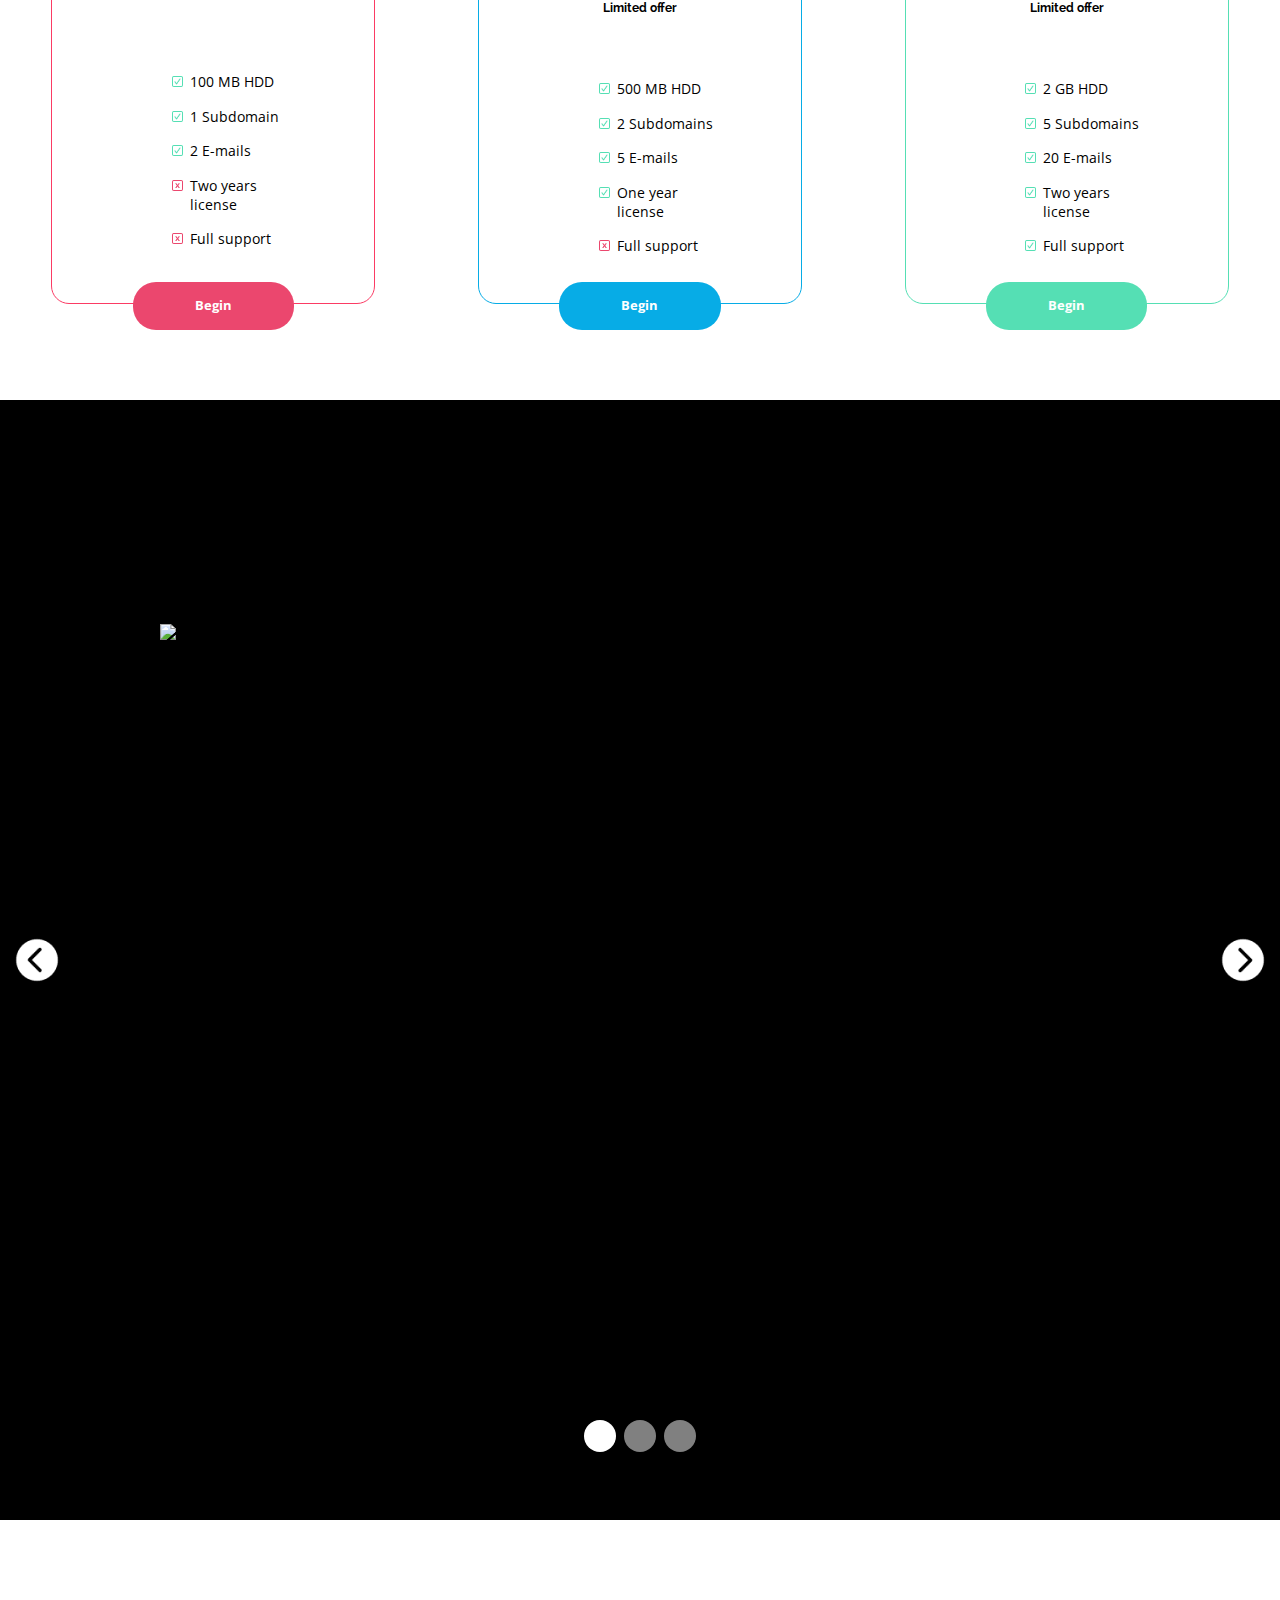
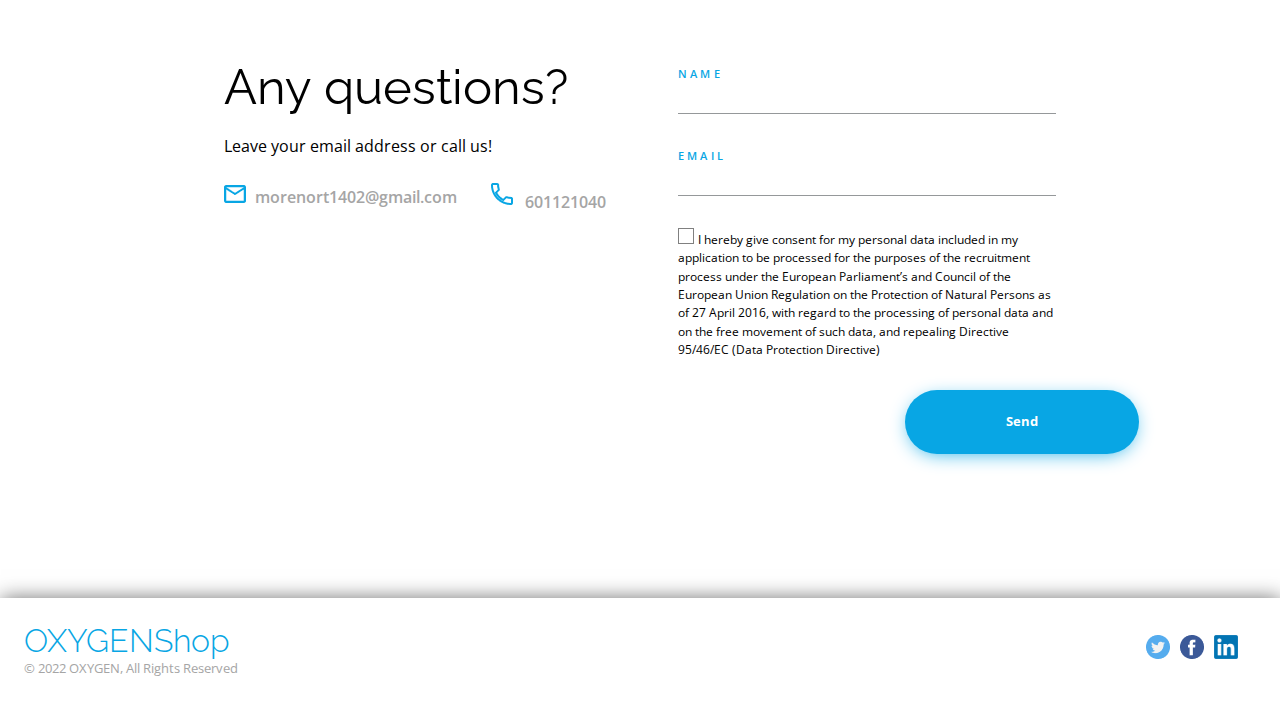
==== commit 615f095b: "fix : contact form more responsive" ====
--- a/index.html
+++ b/index.html
@@ -30,6 +30,7 @@
         </nav>
         <div class="scrollbar" id="percentage-scroller"></div>
     </header>
+    <main>
     <article class="article-open">
         <h2 class="article-open__title">Sell More!</h2>
         <p class="article-open__description">Open shop on our platform and increase your sales</p>
@@ -258,6 +259,8 @@
     </form>
     <p class="inactive" id="popup-error-displayer">Introduce una dirección de email válida</p>
 </article>
+
+</main>
 
 
     <footer class="edge">
--- a/css/styles.css
+++ b/css/styles.css
@@ -1,3 +1,8 @@
+main {
+  display: flex;
+  flex-direction: column;
+  justify-content: center; }
+
 .title {
   color: #08A6E4;
   font-family: "Raleway", sans-serif;
@@ -457,9 +462,12 @@
 
 @media screen and (min-width: 1000px) {
   .form-contact {
+    width: 65%;
     display: flex;
     flex-direction: row;
-    justify-content: center; }
+    justify-content: space-between;
+    margin: 0 auto;
+    margin-block: 9em; }
     .form-contact__header {
       font-size: 49px; }
     .form-contact__subheader {
@@ -470,12 +478,12 @@
       gap: 2rem;
       align-items: center; }
     .form-contact__form {
-      width: 30%; }
+      width: 50%; }
     .form-contact__submit {
       left: 60%; }
 
   .form-contact > section {
-    width: 30%; } }
+    width: 60%; } }
 footer .rights {
   font-size: small;
   font-family: "Open Sans", sans-serif;
